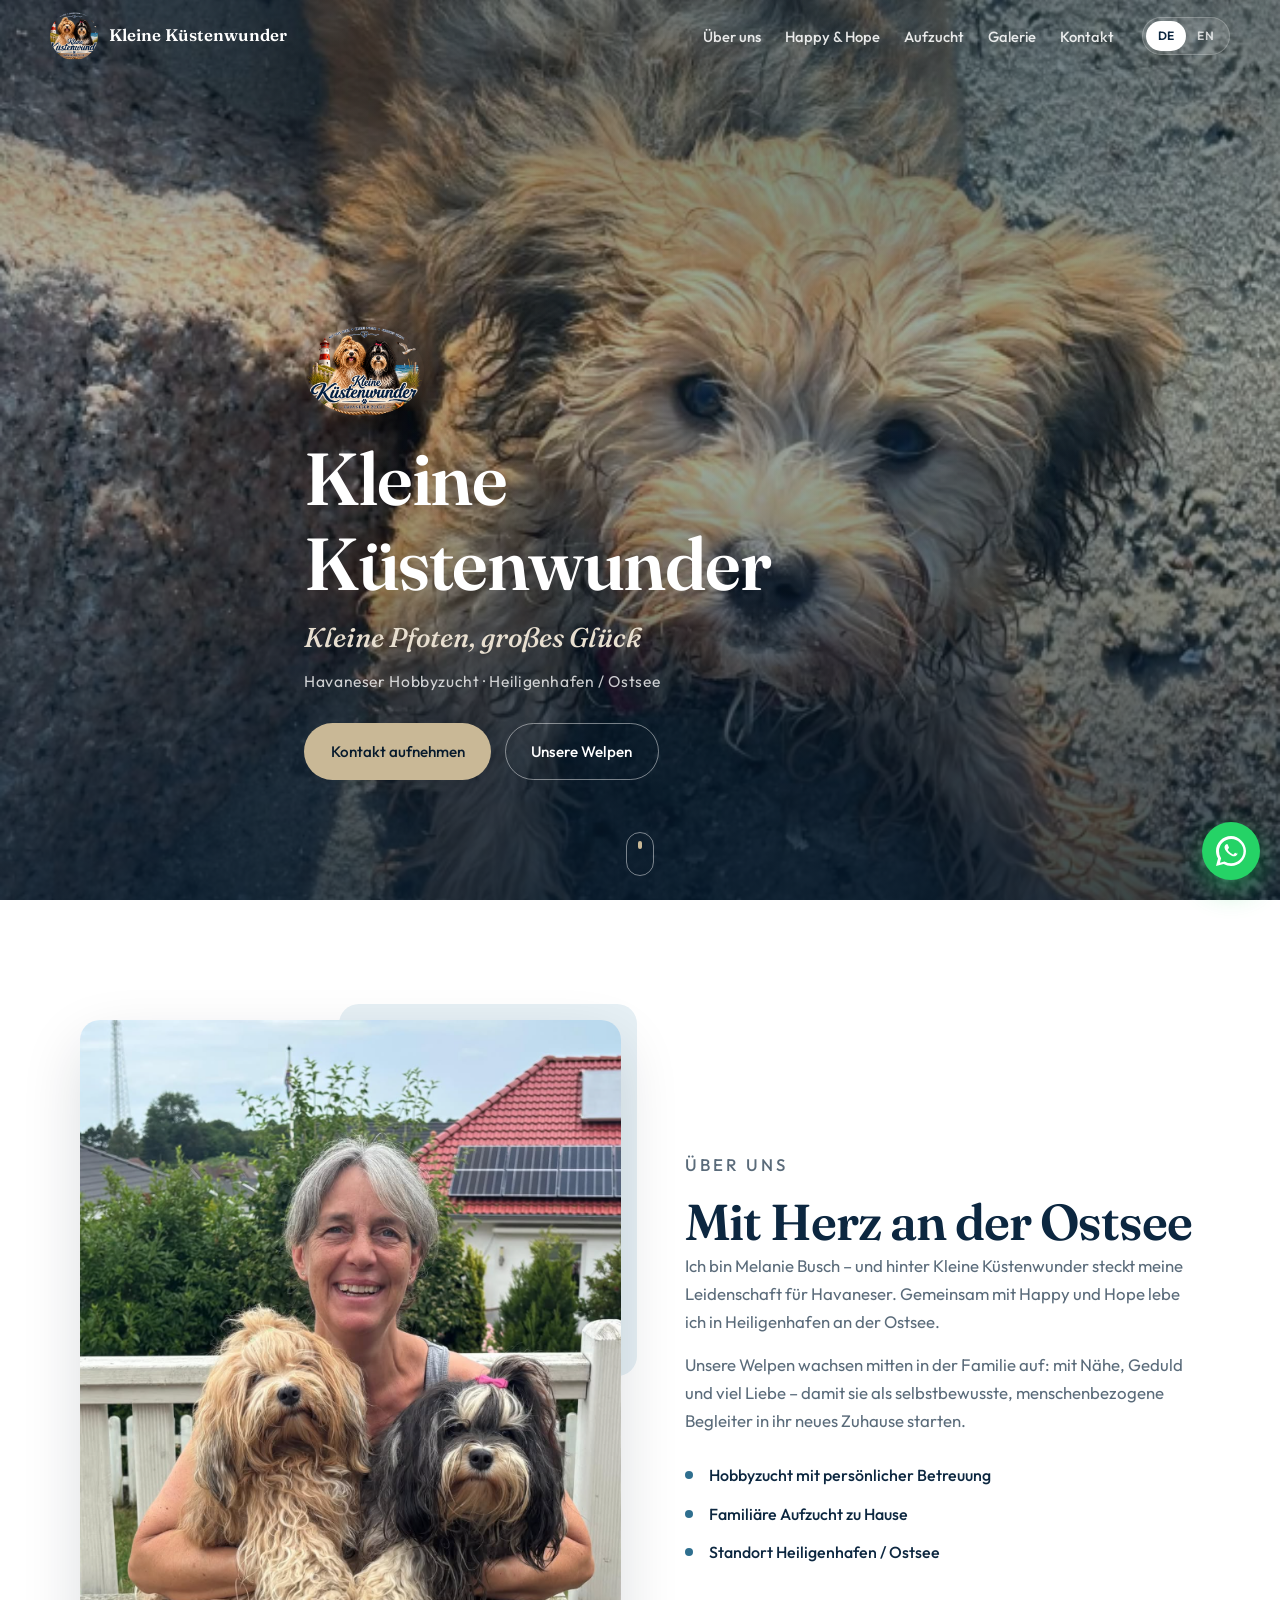
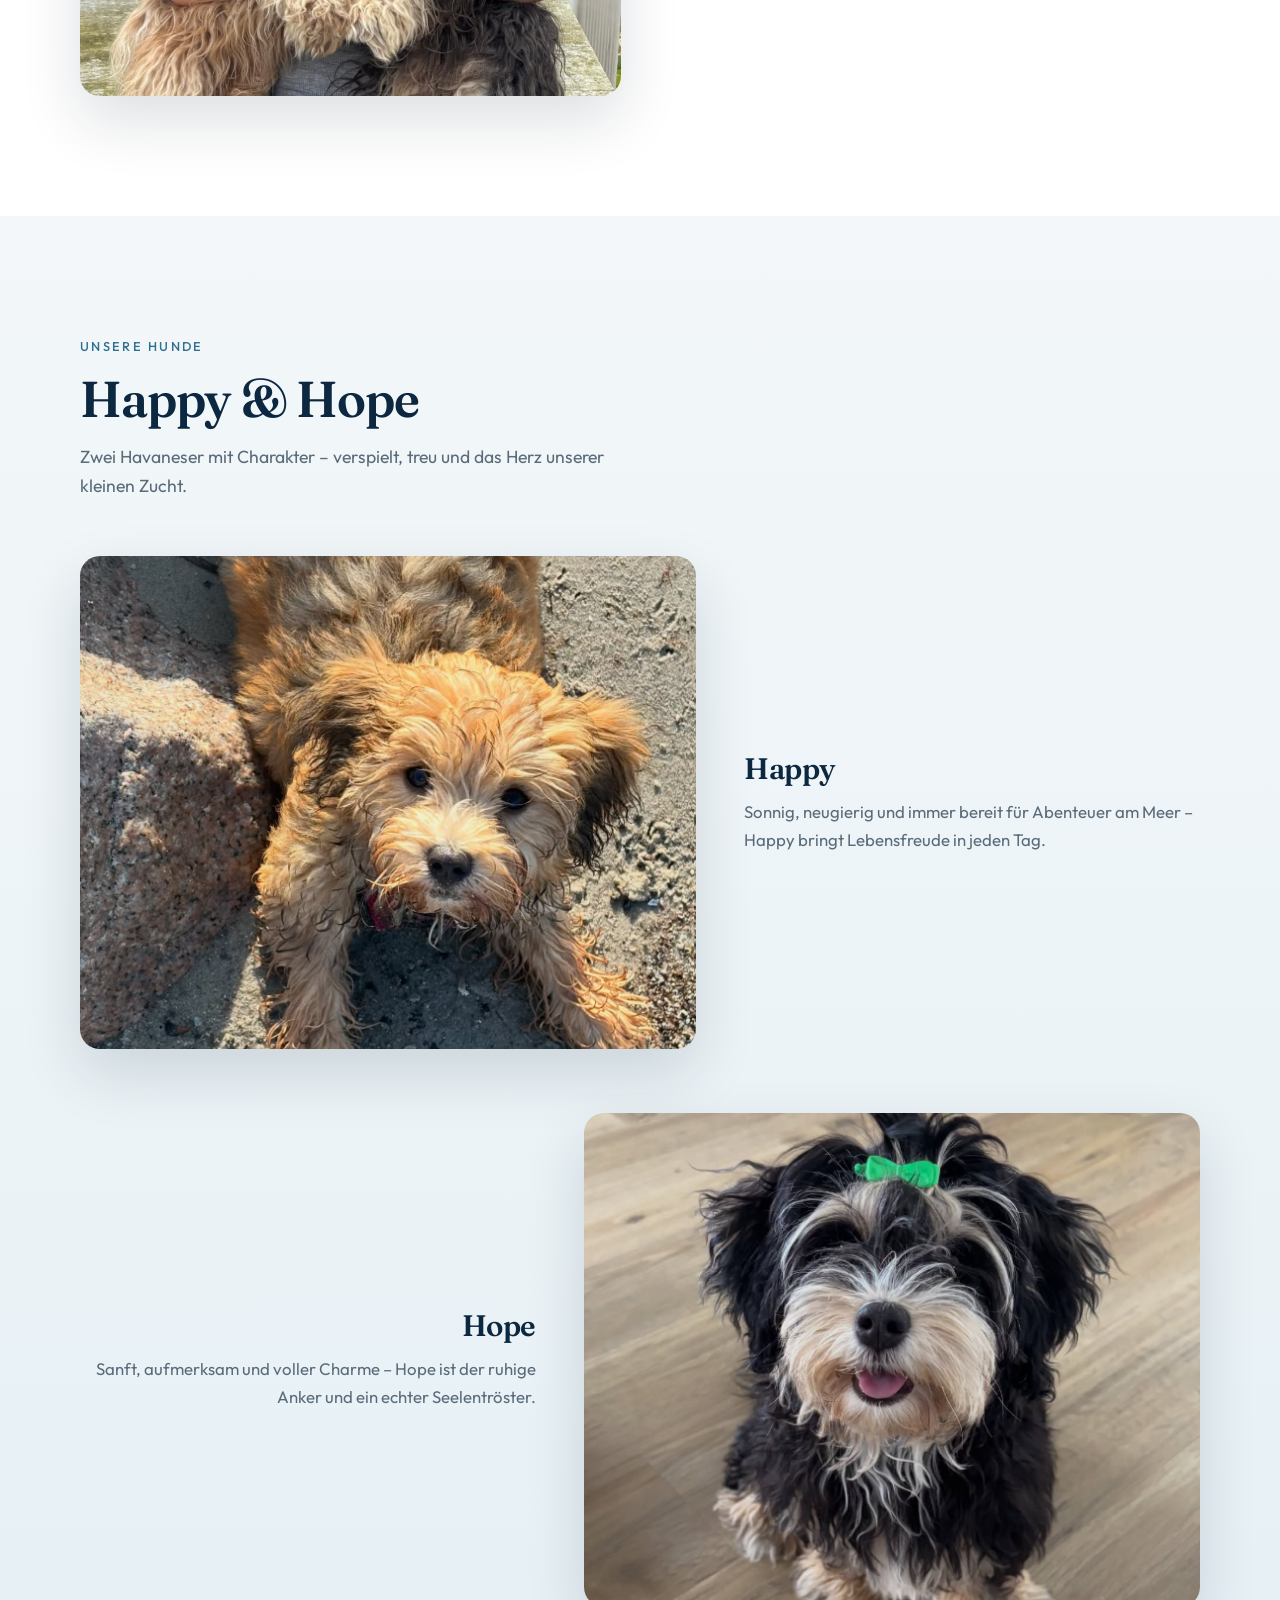
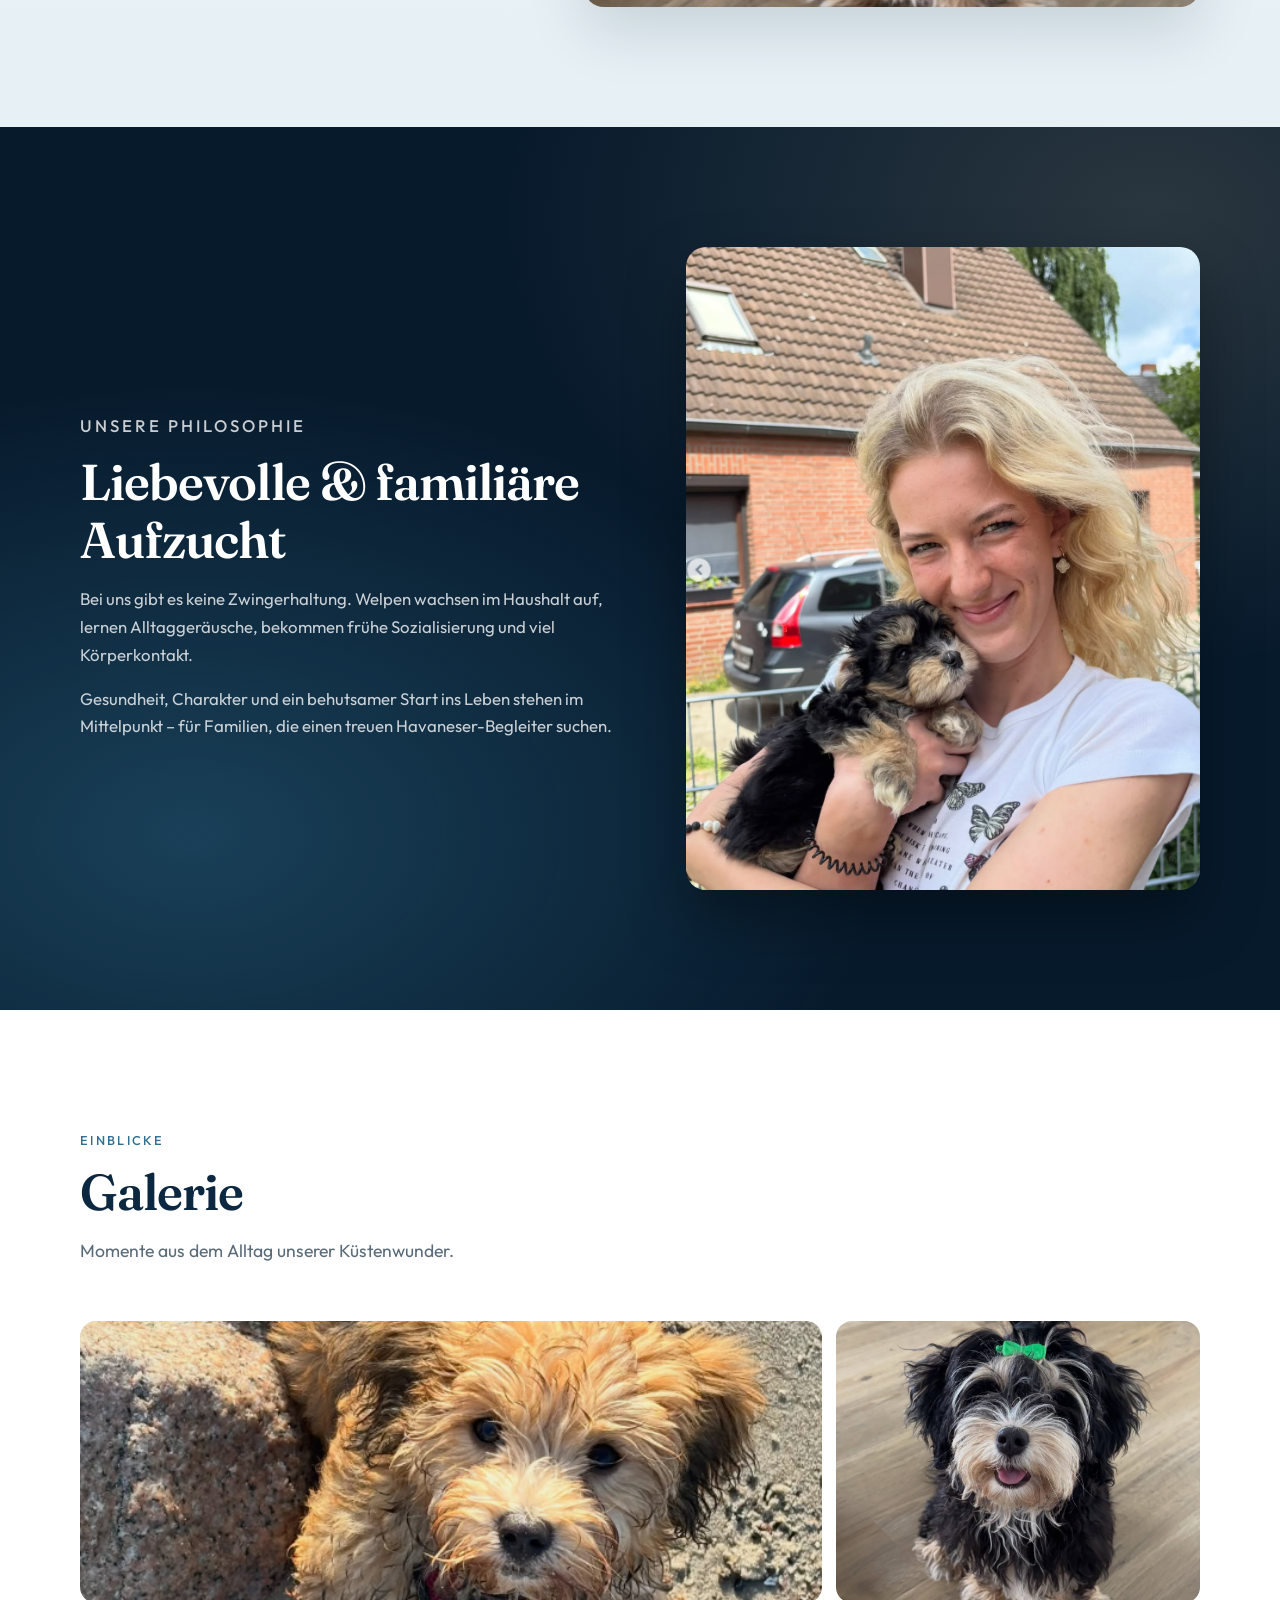
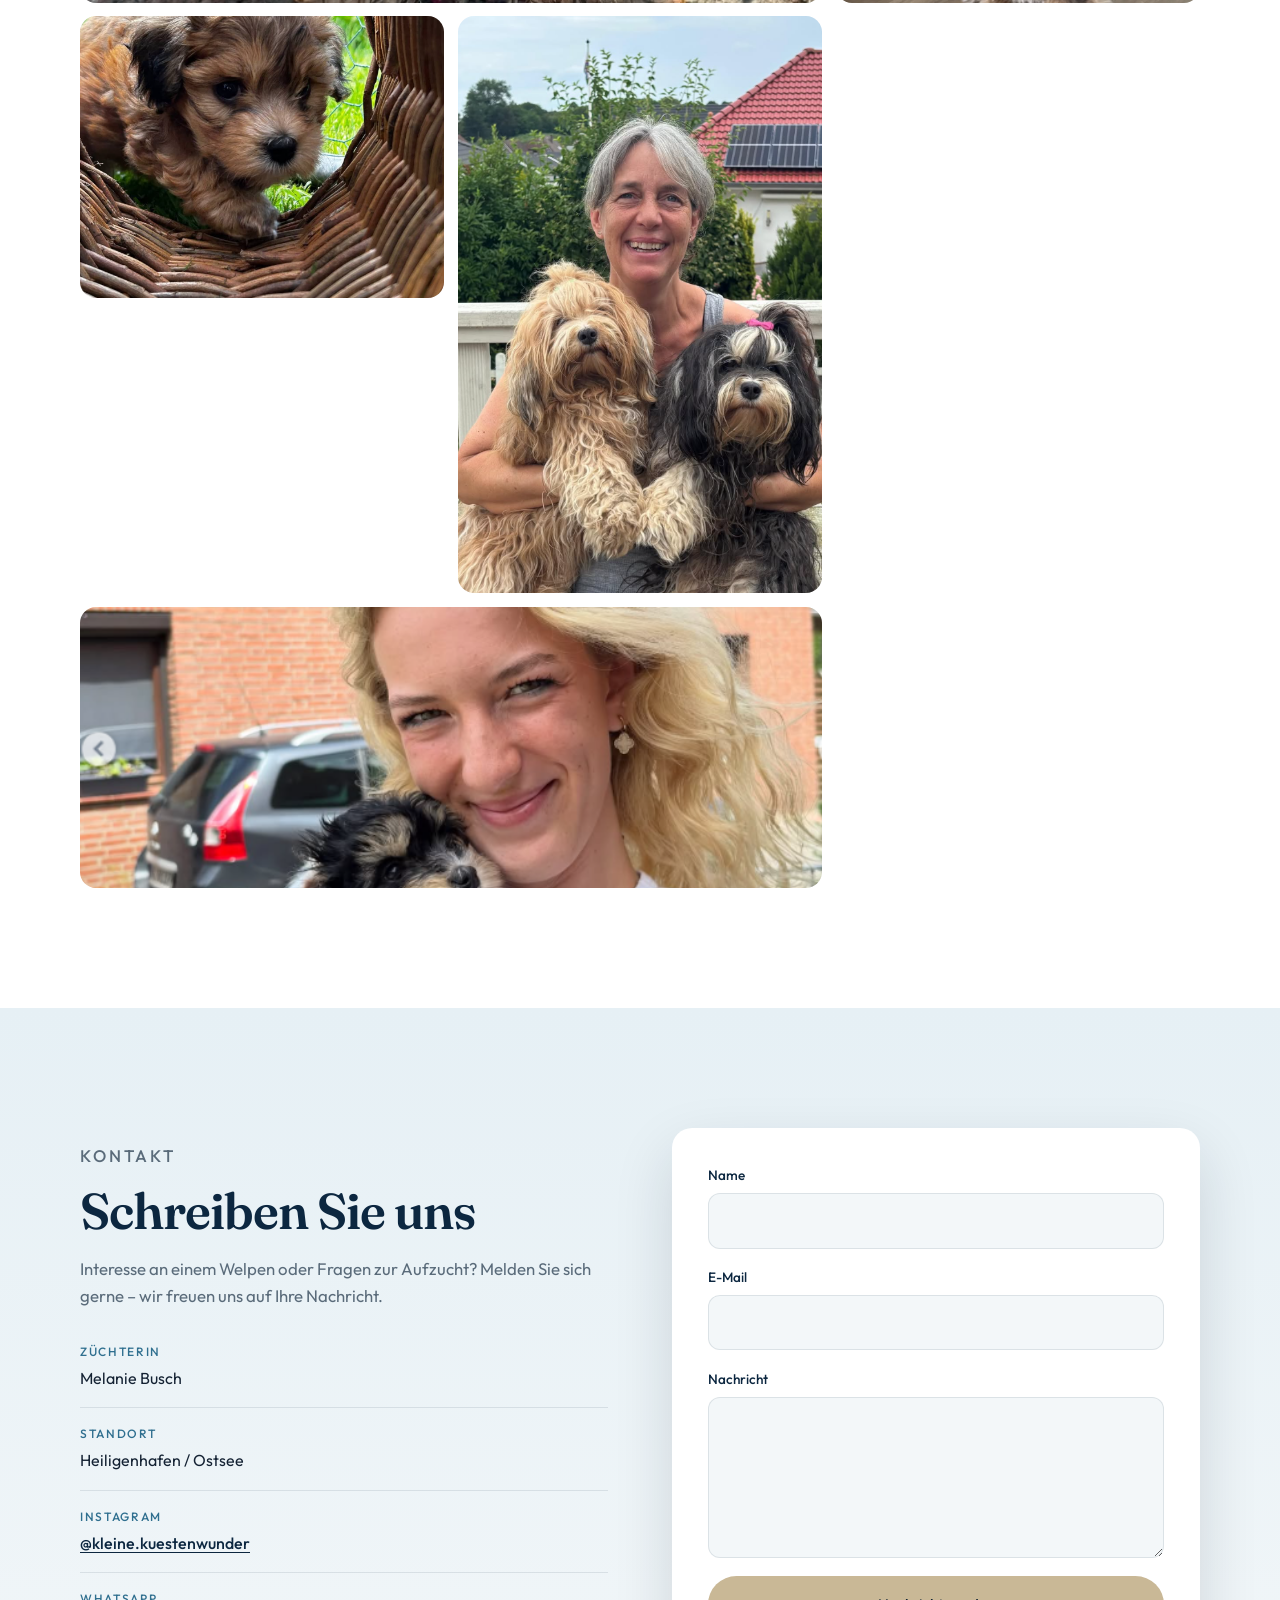
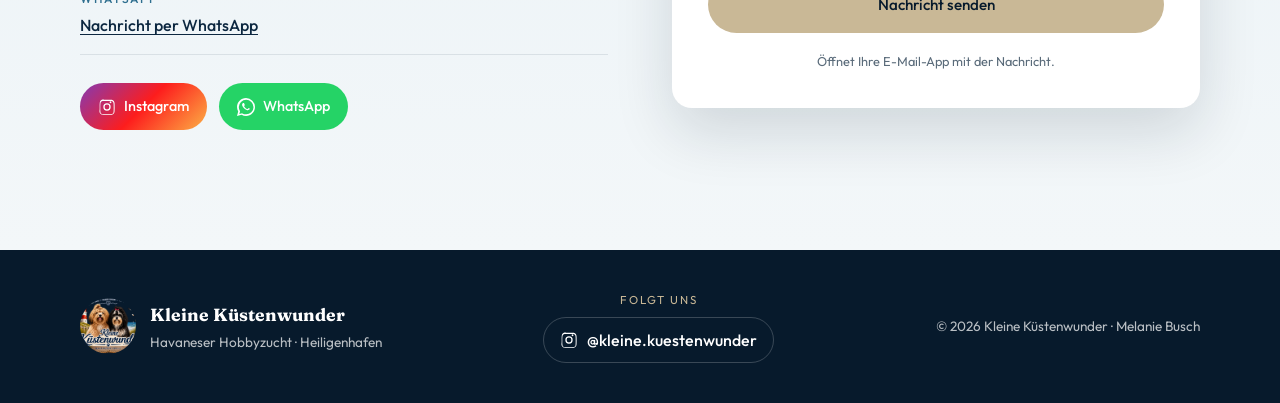
==== index.html @ c2e81db3 "Add Kleine Küstenwunder bilingual website. Coastal landing page with logo preloader, hero video, DE/" ====
<!DOCTYPE html>
<html lang="de">
<head>
  <meta charset="UTF-8" />
  <meta name="viewport" content="width=device-width, initial-scale=1.0" />
  <meta name="description" content="Kleine Küstenwunder – Havaneser Hobbyzucht in Heiligenhafen an der Ostsee. Liebevolle & familiäre Aufzucht." />
  <title>Kleine Küstenwunder | Havaneser Hobbyzucht</title>
  <link rel="icon" type="image/png" href="images/logo.png" />
  <link rel="preconnect" href="https://fonts.googleapis.com" />
  <link rel="preconnect" href="https://fonts.gstatic.com" crossorigin />
  <link href="https://fonts.googleapis.com/css2?family=Fraunces:opsz,wght@9..144,400;9..144,500;9..144,600;9..144,700&family=Outfit:wght@300;400;500;600&display=swap" rel="stylesheet" />
  <link rel="stylesheet" href="css/styles.css" />
</head>
<body>
  <!-- Preloader -->
  <div id="preloader" aria-hidden="true">
    <div class="preloader-inner">
      <img src="images/logo.png" alt="Kleine Küstenwunder" class="preloader-logo" />
      <div class="preloader-wave"></div>
    </div>
  </div>

  <!-- Navigation -->
  <header class="site-header" id="header">
    <nav class="nav">
      <a href="#home" class="nav-brand">
        <img src="images/logo.png" alt="Kleine Küstenwunder" class="nav-logo" />
        <span class="nav-brand-text">Kleine Küstenwunder</span>
      </a>
      <button class="nav-toggle" id="navToggle" aria-label="Menü" aria-expanded="false">
        <span></span><span></span><span></span>
      </button>
      <div class="nav-panel" id="navPanel">
        <ul class="nav-links">
          <li><a href="#about" data-i18n="nav.about">Über uns</a></li>
          <li><a href="#dogs" data-i18n="nav.dogs">Happy & Hope</a></li>
          <li><a href="#breeding" data-i18n="nav.breeding">Aufzucht</a></li>
          <li><a href="#gallery" data-i18n="nav.gallery">Galerie</a></li>
          <li><a href="#contact" data-i18n="nav.contact">Kontakt</a></li>
        </ul>
        <div class="lang-switch" role="group" aria-label="Language">
          <button type="button" class="lang-btn is-active" data-lang="de">DE</button>
          <button type="button" class="lang-btn" data-lang="en">EN</button>
        </div>
      </div>
    </nav>
  </header>

  <main>
    <!-- Hero -->
    <section class="hero" id="home">
      <div class="hero-media">
        <video
          class="hero-video"
          autoplay
          muted
          loop
          playsinline
          poster="images/dog-beach.png"
        >
          <source src="hero-video.mp4" type="video/mp4" />
        </video>
        <div class="hero-overlay"></div>
      </div>
      <div class="hero-content">
        <img src="images/logo.png" alt="" class="hero-logo" aria-hidden="true" />
        <h1 class="hero-title">Kleine Küstenwunder</h1>
        <p class="hero-tagline" data-i18n="hero.tagline">Kleine Pfoten, großes Glück</p>
        <p class="hero-sub" data-i18n="hero.sub">Havaneser Hobbyzucht · Heiligenhafen / Ostsee</p>
        <div class="hero-cta">
          <a href="#contact" class="btn btn-primary" data-i18n="hero.cta">Kontakt aufnehmen</a>
          <a href="#gallery" class="btn btn-ghost" data-i18n="hero.cta2">Unsere Welpen</a>
        </div>
      </div>
      <a href="#about" class="hero-scroll" aria-label="Scroll">
        <span></span>
      </a>
    </section>

    <!-- About -->
    <section class="section about" id="about">
      <div class="container about-grid">
        <div class="about-media reveal">
          <img src="images/melanie-dogs.png" alt="Melanie Busch mit Happy und Hope" />
        </div>
        <div class="about-copy reveal">
          <p class="eyebrow" data-i18n="about.eyebrow">Über uns</p>
          <h2 data-i18n="about.title">Mit Herz an der Ostsee</h2>
          <p data-i18n="about.p1">
            Ich bin Melanie Busch – und hinter Kleine Küstenwunder steckt meine Leidenschaft für Havaneser.
            Gemeinsam mit Happy und Hope lebe ich in Heiligenhafen an der Ostsee.
          </p>
          <p data-i18n="about.p2">
            Unsere Welpen wachsen mitten in der Familie auf: mit Nähe, Geduld und viel Liebe –
            damit sie als selbstbewusste, menschenbezogene Begleiter in ihr neues Zuhause starten.
          </p>
          <ul class="about-points">
            <li data-i18n="about.point1">Hobbyzucht mit persönlicher Betreuung</li>
            <li data-i18n="about.point2">Familiäre Aufzucht zu Hause</li>
            <li data-i18n="about.point3">Standort Heiligenhafen / Ostsee</li>
          </ul>
        </div>
      </div>
    </section>

    <!-- Dogs -->
    <section class="section dogs" id="dogs">
      <div class="container">
        <div class="section-intro reveal">
          <p class="eyebrow" data-i18n="dogs.eyebrow">Unsere Hunde</p>
          <h2 data-i18n="dogs.title">Happy & Hope</h2>
          <p class="section-lead" data-i18n="dogs.lead">
            Zwei Havaneser mit Charakter – verspielt, treu und das Herz unserer kleinen Zucht.
          </p>
        </div>
        <div class="dogs-pair">
          <article class="dog-feature reveal">
            <div class="dog-feature-img">
              <img src="images/dog-beach.png" alt="Happy am Strand" />
            </div>
            <div class="dog-feature-text">
              <h3>Happy</h3>
              <p data-i18n="dogs.happy">
                Sonnig, neugierig und immer bereit für Abenteuer am Meer –
                Happy bringt Lebensfreude in jeden Tag.
              </p>
            </div>
          </article>
          <article class="dog-feature dog-feature--alt reveal">
            <div class="dog-feature-img">
              <img src="images/puppy-bow.png" alt="Hope" />
            </div>
            <div class="dog-feature-text">
              <h3>Hope</h3>
              <p data-i18n="dogs.hope">
                Sanft, aufmerksam und voller Charme –
                Hope ist der ruhige Anker und ein echter Seelentröster.
              </p>
            </div>
          </article>
        </div>
      </div>
    </section>

    <!-- Breeding philosophy -->
    <section class="section breeding" id="breeding">
      <div class="breeding-bg" aria-hidden="true"></div>
      <div class="container breeding-inner">
        <div class="breeding-copy reveal">
          <p class="eyebrow eyebrow--light" data-i18n="breeding.eyebrow">Unsere Philosophie</p>
          <h2 data-i18n="breeding.title">Liebevolle & familiäre Aufzucht</h2>
          <p data-i18n="breeding.p1">
            Bei uns gibt es keine Zwingerhaltung. Welpen wachsen im Haushalt auf,
            lernen Alltaggeräusche, bekommen frühe Sozialisierung und viel Körperkontakt.
          </p>
          <p data-i18n="breeding.p2">
            Gesundheit, Charakter und ein behutsamer Start ins Leben stehen im Mittelpunkt –
            für Familien, die einen treuen Havaneser-Begleiter suchen.
          </p>
        </div>
        <div class="breeding-visual reveal">
          <img src="images/with-puppy.png" alt="Liebevolle Betreuung eines Welpen" />
        </div>
      </div>
    </section>

    <!-- Gallery -->
    <section class="section gallery" id="gallery">
      <div class="container">
        <div class="section-intro reveal">
          <p class="eyebrow" data-i18n="gallery.eyebrow">Einblicke</p>
          <h2 data-i18n="gallery.title">Galerie</h2>
          <p class="section-lead" data-i18n="gallery.lead">
            Momente aus dem Alltag unserer Küstenwunder.
          </p>
        </div>
        <div class="gallery-grid">
          <figure class="gallery-item gallery-item--wide reveal">
            <img src="images/dog-beach.png" alt="Havaneser am Strand" loading="lazy" />
          </figure>
          <figure class="gallery-item reveal">
            <img src="images/puppy-bow.png" alt="Welpe mit Schleife" loading="lazy" />
          </figure>
          <figure class="gallery-item reveal">
            <img src="images/puppy-tunnel.png" alt="Welpe im Spieltunnel" loading="lazy" />
          </figure>
          <figure class="gallery-item gallery-item--tall reveal">
            <img src="images/melanie-dogs.png" alt="Melanie mit Happy und Hope" loading="lazy" />
          </figure>
          <figure class="gallery-item gallery-item--wide reveal">
            <img src="images/with-puppy.png" alt="Welpe auf dem Arm" loading="lazy" />
          </figure>
        </div>
      </div>
    </section>

    <!-- Contact -->
    <section class="section contact" id="contact">
      <div class="container contact-grid">
        <div class="contact-copy reveal">
          <p class="eyebrow" data-i18n="contact.eyebrow">Kontakt</p>
          <h2 data-i18n="contact.title">Schreiben Sie uns</h2>
          <p data-i18n="contact.lead">
            Interesse an einem Welpen oder Fragen zur Aufzucht?
            Melden Sie sich gerne – wir freuen uns auf Ihre Nachricht.
          </p>
          <div class="contact-details">
            <div class="contact-row">
              <span class="contact-label" data-i18n="contact.owner">Züchterin</span>
              <span>Melanie Busch</span>
            </div>
            <div class="contact-row">
              <span class="contact-label" data-i18n="contact.place">Standort</span>
              <span>Heiligenhafen / Ostsee</span>
            </div>
            <div class="contact-row">
              <span class="contact-label">Instagram</span>
              <a href="https://www.instagram.com/kleine.kuestenwunder/" target="_blank" rel="noopener noreferrer">@kleine.kuestenwunder</a>
            </div>
            <div class="contact-row">
              <span class="contact-label">WhatsApp</span>
              <a href="https://wa.me/491701234567" target="_blank" rel="noopener noreferrer" data-i18n="contact.whatsapp">Nachricht per WhatsApp</a>
            </div>
          </div>
          <div class="contact-social">
            <a class="social-btn social-btn--ig" href="https://www.instagram.com/kleine.kuestenwunder/" target="_blank" rel="noopener noreferrer" aria-label="Instagram">
              <svg viewBox="0 0 24 24" aria-hidden="true"><path fill="currentColor" d="M12 2.2c3.2 0 3.6 0 4.9.1 1.2.1 1.9.2 2.3.4.6.2 1 .5 1.5 1 .4.4.7.9 1 1.5.2.4.4 1.1.4 2.3.1 1.3.1 1.7.1 4.9s0 3.6-.1 4.9c-.1 1.2-.2 1.9-.4 2.3-.2.6-.5 1-1 1.5-.4.4-.9.7-1.5 1-.4.2-1.1.4-2.3.4-1.3.1-1.7.1-4.9.1s-3.6 0-4.9-.1c-1.2-.1-1.9-.2-2.3-.4-.6-.2-1-.5-1.5-1-.4-.4-.7-.9-1-1.5-.2-.4-.4-1.1-.4-2.3C2.2 15.6 2.2 15.2 2.2 12s0-3.6.1-4.9c.1-1.2.2-1.9.4-2.3.2-.6.5-1 1-1.5.4-.4.9-.7 1.5-1 .4-.2 1.1-.4 2.3-.4C8.4 2.2 8.8 2.2 12 2.2zm0 1.8c-3.2 0-3.5 0-4.8.1-1 .1-1.6.2-1.9.3-.5.2-.8.4-1.1.7-.3.3-.5.6-.7 1.1-.1.3-.3.9-.3 1.9-.1 1.2-.1 1.6-.1 4.8s0 3.5.1 4.8c.1 1 .2 1.6.3 1.9.2.5.4.8.7 1.1.3.3.6.5 1.1.7.3.1.9.3 1.9.3 1.2.1 1.6.1 4.8.1s3.5 0 4.8-.1c1-.1 1.6-.2 1.9-.3.5-.2.8-.4 1.1-.7.3-.3.5-.6.7-1.1.1-.3.3-.9.3-1.9.1-1.2.1-1.6.1-4.8s0-3.5-.1-4.8c-.1-1-.2-1.6-.3-1.9-.2-.5-.4-.8-.7-1.1-.3-.3-.6-.5-1.1-.7-.3-.1-.9-.3-1.9-.3-1.3-.1-1.6-.1-4.8-.1zm0 3.1a4.9 4.9 0 1 1 0 9.8 4.9 4.9 0 0 1 0-9.8zm0 8.1a3.2 3.2 0 1 0 0-6.4 3.2 3.2 0 0 0 0 6.4zm5.1-8.4a1.2 1.2 0 1 1 0-2.3 1.2 1.2 0 0 1 0 2.3z"/></svg>
              <span>Instagram</span>
            </a>
            <a class="social-btn social-btn--wa" href="https://wa.me/491701234567" target="_blank" rel="noopener noreferrer" aria-label="WhatsApp">
              <svg viewBox="0 0 24 24" aria-hidden="true"><path fill="currentColor" d="M17.5 14.4c-.3-.1-1.6-.8-1.9-.9-.3-.1-.4-.1-.6.1-.2.3-.7.9-.8 1-.2.2-.3.2-.6.1-.3-.1-1.3-.5-2.4-1.5-.9-.8-1.5-1.8-1.7-2.1-.2-.3 0-.4.1-.6.1-.1.3-.3.4-.5.1-.2.2-.3.3-.5.1-.2 0-.4 0-.5 0-.1-.6-1.5-.8-2-.2-.5-.4-.4-.6-.4h-.5c-.2 0-.5.1-.7.3-.3.3-.9.9-.9 2.1s.9 2.5 1 2.6c.1.2 1.8 2.8 4.4 3.9 1.6.7 2.2.8 3 .6.5-.1 1.6-.6 1.8-1.3.2-.6.2-1.2.1-1.3-.1-.1-.3-.2-.6-.3zM12.1 21.8h0a9.7 9.7 0 0 1-4.9-1.3l-.4-.2-3.7 1 1-3.6-.2-.4a9.7 9.7 0 0 1-1.5-5.2 9.8 9.8 0 0 1 9.8-9.7 9.7 9.7 0 0 1 6.9 2.9 9.7 9.7 0 0 1 2.9 6.9 9.8 9.8 0 0 1-9.9 9.6zm8.3-18A11.6 11.6 0 0 0 12 0C5.4 0 0 5.4 0 12c0 2.1.6 4.2 1.6 6L0 24l6.1-1.6A12 12 0 0 0 12.1 24C18.7 24 24 18.6 24 12a11.9 11.9 0 0 0-3.6-8.2z"/></svg>
              <span>WhatsApp</span>
            </a>
          </div>
        </div>
        <form class="contact-form reveal" id="contactForm" novalidate>
          <div class="form-field">
            <label for="name" data-i18n="form.name">Name</label>
            <input type="text" id="name" name="name" required autocomplete="name" />
          </div>
          <div class="form-field">
            <label for="email" data-i18n="form.email">E-Mail</label>
            <input type="email" id="email" name="email" required autocomplete="email" />
          </div>
          <div class="form-field">
            <label for="message" data-i18n="form.message">Nachricht</label>
            <textarea id="message" name="message" rows="5" required></textarea>
          </div>
          <button type="submit" class="btn btn-primary btn-block" data-i18n="form.submit">Nachricht senden</button>
          <p class="form-note" data-i18n="form.note">Öffnet Ihre E-Mail-App mit der Nachricht.</p>
          <p class="form-success" id="formSuccess" hidden data-i18n="form.success">Vielen Dank – Ihre Nachricht ist bereit zum Senden.</p>
        </form>
      </div>
    </section>
  </main>

  <footer class="site-footer">
    <div class="container footer-inner">
      <div class="footer-brand">
        <img src="images/logo.png" alt="Kleine Küstenwunder" />
        <div>
          <strong>Kleine Küstenwunder</strong>
          <p data-i18n="footer.tag">Havaneser Hobbyzucht · Heiligenhafen</p>
        </div>
      </div>
      <div class="footer-social">
        <p class="footer-social-label" data-i18n="footer.follow">Folgt uns</p>
        <a class="footer-ig" href="https://www.instagram.com/kleine.kuestenwunder/" target="_blank" rel="noopener noreferrer">
          <svg viewBox="0 0 24 24" aria-hidden="true"><path fill="currentColor" d="M12 2.2c3.2 0 3.6 0 4.9.1 1.2.1 1.9.2 2.3.4.6.2 1 .5 1.5 1 .4.4.7.9 1 1.5.2.4.4 1.1.4 2.3.1 1.3.1 1.7.1 4.9s0 3.6-.1 4.9c-.1 1.2-.2 1.9-.4 2.3-.2.6-.5 1-1 1.5-.4.4-.9.7-1.5 1-.4.2-1.1.4-2.3.4-1.3.1-1.7.1-4.9.1s-3.6 0-4.9-.1c-1.2-.1-1.9-.2-2.3-.4-.6-.2-1-.5-1.5-1-.4-.4-.7-.9-1-1.5-.2-.4-.4-1.1-.4-2.3C2.2 15.6 2.2 15.2 2.2 12s0-3.6.1-4.9c.1-1.2.2-1.9.4-2.3.2-.6.5-1 1-1.5.4-.4.9-.7 1.5-1 .4-.2 1.1-.4 2.3-.4C8.4 2.2 8.8 2.2 12 2.2zm0 1.8c-3.2 0-3.5 0-4.8.1-1 .1-1.6.2-1.9.3-.5.2-.8.4-1.1.7-.3.3-.5.6-.7 1.1-.1.3-.3.9-.3 1.9-.1 1.2-.1 1.6-.1 4.8s0 3.5.1 4.8c.1 1 .2 1.6.3 1.9.2.5.4.8.7 1.1.3.3.6.5 1.1.7.3.1.9.3 1.9.3 1.2.1 1.6.1 4.8.1s3.5 0 4.8-.1c1-.1 1.6-.2 1.9-.3.5-.2.8-.4 1.1-.7.3-.3.5-.6.7-1.1.1-.3.3-.9.3-1.9.1-1.2.1-1.6.1-4.8s0-3.5-.1-4.8c-.1-1-.2-1.6-.3-1.9-.2-.5-.4-.8-.7-1.1-.3-.3-.6-.5-1.1-.7-.3-.1-.9-.3-1.9-.3-1.3-.1-1.6-.1-4.8-.1zm0 3.1a4.9 4.9 0 1 1 0 9.8 4.9 4.9 0 0 1 0-9.8zm0 8.1a3.2 3.2 0 1 0 0-6.4 3.2 3.2 0 0 0 0 6.4zm5.1-8.4a1.2 1.2 0 1 1 0-2.3 1.2 1.2 0 0 1 0 2.3z"/></svg>
          <span>@kleine.kuestenwunder</span>
        </a>
      </div>
      <p class="footer-copy">&copy; <span id="year"></span> Kleine Küstenwunder · Melanie Busch</p>
    </div>
  </footer>

  <!-- Floating WhatsApp -->
  <a
    class="whatsapp-float"
    href="https://wa.me/491701234567"
    target="_blank"
    rel="noopener noreferrer"
    aria-label="WhatsApp"
  >
    <svg viewBox="0 0 24 24" aria-hidden="true"><path fill="currentColor" d="M17.5 14.4c-.3-.1-1.6-.8-1.9-.9-.3-.1-.4-.1-.6.1-.2.3-.7.9-.8 1-.2.2-.3.2-.6.1-.3-.1-1.3-.5-2.4-1.5-.9-.8-1.5-1.8-1.7-2.1-.2-.3 0-.4.1-.6.1-.1.3-.3.4-.5.1-.2.2-.3.3-.5.1-.2 0-.4 0-.5 0-.1-.6-1.5-.8-2-.2-.5-.4-.4-.6-.4h-.5c-.2 0-.5.1-.7.3-.3.3-.9.9-.9 2.1s.9 2.5 1 2.6c.1.2 1.8 2.8 4.4 3.9 1.6.7 2.2.8 3 .6.5-.1 1.6-.6 1.8-1.3.2-.6.2-1.2.1-1.3-.1-.1-.3-.2-.6-.3zM12.1 21.8h0a9.7 9.7 0 0 1-4.9-1.3l-.4-.2-3.7 1 1-3.6-.2-.4a9.7 9.7 0 0 1-1.5-5.2 9.8 9.8 0 0 1 9.8-9.7 9.7 9.7 0 0 1 6.9 2.9 9.7 9.7 0 0 1 2.9 6.9 9.8 9.8 0 0 1-9.9 9.6zm8.3-18A11.6 11.6 0 0 0 12 0C5.4 0 0 5.4 0 12c0 2.1.6 4.2 1.6 6L0 24l6.1-1.6A12 12 0 0 0 12.1 24C18.7 24 24 18.6 24 12a11.9 11.9 0 0 0-3.6-8.2z"/></svg>
  </a>

  <script src="js/main.js"></script>
</body>
</html>
---- css/styles.css ----
/* ============================================
   Kleine Küstenwunder – Coastal Havanese site
   ============================================ */

:root {
  --navy: #0c2740;
  --navy-deep: #071a2c;
  --ocean: #2f6f8f;
  --ocean-soft: #4a8fad;
  --foam: #e6f0f5;
  --mist: #f3f7f9;
  --sand: #c9b896;
  --sand-soft: #e8dfd0;
  --ink: #142233;
  --muted: #5a6b7a;
  --white: #ffffff;
  --line: rgba(12, 39, 64, 0.1);
  --shadow: 0 24px 60px rgba(7, 26, 44, 0.14);
  --radius: 1.25rem;
  --header-h: 4.5rem;
  --font-display: "Fraunces", Georgia, serif;
  --font-body: "Outfit", system-ui, sans-serif;
  --ease: cubic-bezier(0.22, 1, 0.36, 1);
}

*,
*::before,
*::after {
  box-sizing: border-box;
  margin: 0;
  padding: 0;
}

html {
  scroll-behavior: smooth;
  scroll-padding-top: var(--header-h);
}

body {
  font-family: var(--font-body);
  font-weight: 400;
  color: var(--ink);
  background: var(--mist);
  line-height: 1.65;
  overflow-x: hidden;
  -webkit-font-smoothing: antialiased;
}

img {
  max-width: 100%;
  height: auto;
  display: block;
}

a {
  color: inherit;
  text-decoration: none;
}

ul {
  list-style: none;
}

button,
input,
textarea {
  font: inherit;
}

.container {
  width: min(1120px, calc(100% - 2.5rem));
  margin-inline: auto;
}

.section {
  padding: clamp(4.5rem, 10vw, 7.5rem) 0;
  position: relative;
}

.eyebrow {
  font-size: 0.8rem;
  font-weight: 500;
  letter-spacing: 0.18em;
  text-transform: uppercase;
  color: var(--ocean);
  margin-bottom: 0.85rem;
}

.eyebrow--light {
  color: var(--sand);
}

.section-intro {
  max-width: 36rem;
  margin-bottom: clamp(2.5rem, 5vw, 3.5rem);
}

.section-lead {
  color: var(--muted);
  font-size: 1.1rem;
  margin-top: 0.85rem;
}

h1,
h2,
h3 {
  font-family: var(--font-display);
  font-weight: 600;
  line-height: 1.15;
  letter-spacing: -0.02em;
  color: var(--navy);
}

h2 {
  font-size: clamp(2rem, 4.5vw, 3.15rem);
}

h3 {
  font-size: clamp(1.45rem, 2.5vw, 1.85rem);
}

/* ---------- Preloader ---------- */
#preloader {
  position: fixed;
  inset: 0;
  z-index: 9999;
  display: grid;
  place-items: center;
  background:
    radial-gradient(ellipse at 50% 30%, #1a4a68 0%, transparent 55%),
    linear-gradient(165deg, var(--navy-deep), var(--navy));
  transition: opacity 0.7s var(--ease), visibility 0.7s var(--ease);
}

#preloader.is-done {
  opacity: 0;
  visibility: hidden;
  pointer-events: none;
}

.preloader-inner {
  text-align: center;
  position: relative;
}

.preloader-logo {
  width: min(220px, 58vw);
  height: auto;
  border-radius: 50%;
  animation: logoPulse 2.2s var(--ease) infinite;
  filter: drop-shadow(0 12px 40px rgba(0, 0, 0, 0.35));
}

.preloader-wave {
  width: 72px;
  height: 3px;
  margin: 1.75rem auto 0;
  border-radius: 999px;
  background: linear-gradient(90deg, transparent, var(--sand), transparent);
  background-size: 200% 100%;
  animation: waveSlide 1.4s ease-in-out infinite;
}

@keyframes logoPulse {
  0%,
  100% {
    transform: scale(1);
  }
  50% {
    transform: scale(1.04);
  }
}

@keyframes waveSlide {
  0% {
    background-position: 100% 0;
    opacity: 0.45;
  }
  50% {
    opacity: 1;
  }
  100% {
    background-position: -100% 0;
    opacity: 0.45;
  }
}

/* ---------- Header ---------- */
.site-header {
  position: fixed;
  top: 0;
  left: 0;
  right: 0;
  z-index: 100;
  height: var(--header-h);
  transition: background 0.35s var(--ease), box-shadow 0.35s var(--ease), backdrop-filter 0.35s;
}

.site-header.is-scrolled {
  background: rgba(243, 247, 249, 0.88);
  backdrop-filter: blur(16px);
  box-shadow: 0 1px 0 var(--line);
}

.nav {
  width: min(1180px, calc(100% - 2rem));
  margin-inline: auto;
  height: 100%;
  display: flex;
  align-items: center;
  justify-content: space-between;
  gap: 1rem;
}

.nav-brand {
  display: flex;
  align-items: center;
  gap: 0.7rem;
  z-index: 2;
}

.nav-logo {
  width: 48px;
  height: 48px;
  border-radius: 50%;
  object-fit: cover;
  box-shadow: 0 4px 14px rgba(7, 26, 44, 0.2);
}

.nav-brand-text {
  font-family: var(--font-display);
  font-size: 1.05rem;
  font-weight: 600;
  color: var(--white);
  transition: color 0.3s;
}

.site-header.is-scrolled .nav-brand-text {
  color: var(--navy);
}

.nav-panel {
  display: flex;
  align-items: center;
  gap: 1.75rem;
}

.nav-links {
  display: flex;
  align-items: center;
  gap: 1.5rem;
}

.nav-links a {
  font-size: 0.92rem;
  font-weight: 500;
  color: rgba(255, 255, 255, 0.88);
  position: relative;
  transition: color 0.25s;
}

.nav-links a::after {
  content: "";
  position: absolute;
  left: 0;
  bottom: -4px;
  width: 100%;
  height: 1.5px;
  background: var(--sand);
  transform: scaleX(0);
  transform-origin: right;
  transition: transform 0.35s var(--ease);
}

.nav-links a:hover::after,
.nav-links a:focus-visible::after {
  transform: scaleX(1);
  transform-origin: left;
}

.site-header.is-scrolled .nav-links a {
  color: var(--navy);
}

.lang-switch {
  display: flex;
  background: rgba(255, 255, 255, 0.12);
  border: 1px solid rgba(255, 255, 255, 0.22);
  border-radius: 999px;
  padding: 3px;
}

.site-header.is-scrolled .lang-switch {
  background: var(--foam);
  border-color: var(--line);
}

.lang-btn {
  border: 0;
  background: transparent;
  color: rgba(255, 255, 255, 0.75);
  padding: 0.35rem 0.7rem;
  border-radius: 999px;
  font-size: 0.75rem;
  font-weight: 600;
  letter-spacing: 0.06em;
  cursor: pointer;
  transition: background 0.25s, color 0.25s;
}

.site-header.is-scrolled .lang-btn {
  color: var(--muted);
}

.lang-btn.is-active {
  background: var(--white);
  color: var(--navy);
}

.site-header.is-scrolled .lang-btn.is-active {
  background: var(--navy);
  color: var(--white);
}

.nav-toggle {
  display: none;
  flex-direction: column;
  justify-content: center;
  gap: 6px;
  width: 44px;
  height: 44px;
  border: 0;
  background: transparent;
  cursor: pointer;
  z-index: 2;
}

.nav-toggle span {
  display: block;
  width: 22px;
  height: 2px;
  background: var(--white);
  margin-inline: auto;
  transition: transform 0.3s var(--ease), opacity 0.3s, background 0.3s;
}

.site-header.is-scrolled .nav-toggle span {
  background: var(--navy);
}

.nav-toggle.is-open span,
.site-header.is-scrolled .nav-toggle.is-open span {
  background: var(--white);
}

.nav-toggle.is-open span:nth-child(1) {
  transform: translateY(8px) rotate(45deg);
}

.nav-toggle.is-open span:nth-child(2) {
  opacity: 0;
}

.nav-toggle.is-open span:nth-child(3) {
  transform: translateY(-8px) rotate(-45deg);
}

/* ---------- Buttons ---------- */
.btn {
  display: inline-flex;
  align-items: center;
  justify-content: center;
  gap: 0.5rem;
  padding: 0.95rem 1.6rem;
  border-radius: 999px;
  font-weight: 500;
  font-size: 0.95rem;
  border: 1.5px solid transparent;
  cursor: pointer;
  transition: transform 0.25s var(--ease), background 0.25s, color 0.25s, border-color 0.25s;
}

.btn:hover {
  transform: translateY(-2px);
}

.btn-primary {
  background: var(--sand);
  color: var(--navy-deep);
}

.btn-primary:hover {
  background: #d8c6a0;
}

.btn-ghost {
  background: transparent;
  color: var(--white);
  border-color: rgba(255, 255, 255, 0.45);
}

.btn-ghost:hover {
  background: rgba(255, 255, 255, 0.1);
  border-color: var(--white);
}

.btn-block {
  width: 100%;
}

/* ---------- Hero ---------- */
.hero {
  position: relative;
  min-height: 100svh;
  display: grid;
  align-items: end;
  color: var(--white);
  overflow: hidden;
}

.hero-media {
  position: absolute;
  inset: 0;
}

.hero-video {
  width: 100%;
  height: 100%;
  object-fit: cover;
}

.hero-overlay {
  position: absolute;
  inset: 0;
  background:
    linear-gradient(180deg, rgba(7, 26, 44, 0.45) 0%, rgba(7, 26, 44, 0.2) 40%, rgba(7, 26, 44, 0.78) 100%),
    radial-gradient(ellipse at 70% 20%, rgba(47, 111, 143, 0.35), transparent 50%);
}

.hero-content {
  position: relative;
  z-index: 1;
  width: min(1180px, calc(100% - 2.5rem));
  margin: 0 auto;
  padding: 0 0 clamp(5.5rem, 12vw, 7.5rem);
  max-width: 42rem;
}

.hero-logo {
  width: clamp(88px, 16vw, 120px);
  height: auto;
  border-radius: 50%;
  margin-bottom: 1.25rem;
  box-shadow: 0 16px 40px rgba(0, 0, 0, 0.35);
  animation: heroLogoIn 1.1s var(--ease) both;
}

.hero-title {
  font-size: clamp(2.6rem, 7vw, 4.6rem);
  color: var(--white);
  margin-bottom: 0.55rem;
  animation: fadeUp 0.9s 0.15s var(--ease) both;
}

.hero-tagline {
  font-family: var(--font-display);
  font-size: clamp(1.25rem, 2.8vw, 1.7rem);
  font-weight: 500;
  font-style: italic;
  color: var(--sand-soft);
  margin-bottom: 0.55rem;
  animation: fadeUp 0.9s 0.28s var(--ease) both;
}

.hero-sub {
  font-size: 0.98rem;
  font-weight: 400;
  color: rgba(255, 255, 255, 0.78);
  letter-spacing: 0.04em;
  margin-bottom: 1.75rem;
  animation: fadeUp 0.9s 0.4s var(--ease) both;
}

.hero-cta {
  display: flex;
  flex-wrap: wrap;
  gap: 0.85rem;
  animation: fadeUp 0.9s 0.52s var(--ease) both;
}

.hero-scroll {
  position: absolute;
  bottom: 1.5rem;
  left: 50%;
  transform: translateX(-50%);
  z-index: 2;
  width: 28px;
  height: 44px;
  border: 1.5px solid rgba(255, 255, 255, 0.45);
  border-radius: 999px;
  display: grid;
  place-items: start center;
  padding-top: 8px;
}

.hero-scroll span {
  width: 4px;
  height: 8px;
  border-radius: 999px;
  background: var(--sand);
  animation: scrollDot 1.6s ease-in-out infinite;
}

@keyframes scrollDot {
  0% {
    transform: translateY(0);
    opacity: 1;
  }
  100% {
    transform: translateY(16px);
    opacity: 0;
  }
}

@keyframes fadeUp {
  from {
    opacity: 0;
    transform: translateY(28px);
  }
  to {
    opacity: 1;
    transform: translateY(0);
  }
}

@keyframes heroLogoIn {
  from {
    opacity: 0;
    transform: scale(0.85);
  }
  to {
    opacity: 1;
    transform: scale(1);
  }
}

/* ---------- About ---------- */
.about {
  background: var(--white);
}

.about-grid {
  display: grid;
  grid-template-columns: 1.05fr 1fr;
  gap: clamp(2rem, 5vw, 4.5rem);
  align-items: center;
}

.about-media {
  position: relative;
}

.about-media::before {
  content: "";
  position: absolute;
  inset: -1rem -1rem auto auto;
  width: 55%;
  height: 55%;
  background: var(--foam);
  z-index: 0;
  border-radius: var(--radius);
}

.about-media img {
  position: relative;
  z-index: 1;
  width: 100%;
  aspect-ratio: 4 / 5;
  object-fit: cover;
  border-radius: var(--radius);
  box-shadow: var(--shadow);
}

.about-copy p {
  color: var(--muted);
  margin-bottom: 1rem;
  font-size: 1.05rem;
}

.about-points {
  margin-top: 1.75rem;
  display: grid;
  gap: 0.75rem;
}

.about-points li {
  position: relative;
  padding-left: 1.5rem;
  font-weight: 500;
  color: var(--navy);
}

.about-points li::before {
  content: "";
  position: absolute;
  left: 0;
  top: 0.55em;
  width: 8px;
  height: 8px;
  border-radius: 50%;
  background: var(--ocean);
}

/* ---------- Dogs ---------- */
.dogs {
  background:
    linear-gradient(180deg, var(--mist), var(--foam));
}

.dogs-pair {
  display: grid;
  gap: clamp(2.5rem, 6vw, 4rem);
}

.dog-feature {
  display: grid;
  grid-template-columns: 1.15fr 0.85fr;
  gap: clamp(1.5rem, 4vw, 3rem);
  align-items: center;
}

.dog-feature--alt {
  grid-template-columns: 0.85fr 1.15fr;
}

.dog-feature--alt .dog-feature-img {
  order: 2;
}

.dog-feature--alt .dog-feature-text {
  order: 1;
  text-align: right;
}

.dog-feature-img img {
  width: 100%;
  aspect-ratio: 5 / 4;
  object-fit: cover;
  border-radius: var(--radius);
  box-shadow: var(--shadow);
}

.dog-feature-text p {
  margin-top: 0.75rem;
  color: var(--muted);
  font-size: 1.05rem;
}

/* ---------- Breeding ---------- */
.breeding {
  background: var(--navy-deep);
  color: var(--white);
  overflow: hidden;
}

.breeding-bg {
  position: absolute;
  inset: 0;
  background:
    radial-gradient(ellipse at 15% 80%, rgba(47, 111, 143, 0.45), transparent 45%),
    radial-gradient(ellipse at 90% 10%, rgba(201, 184, 150, 0.18), transparent 40%);
  pointer-events: none;
}

.breeding h2 {
  color: var(--white);
}

.breeding-inner {
  position: relative;
  display: grid;
  grid-template-columns: 1fr 0.95fr;
  gap: clamp(2rem, 5vw, 4rem);
  align-items: center;
}

.breeding-copy p {
  color: rgba(255, 255, 255, 0.78);
  margin-top: 1rem;
  font-size: 1.05rem;
}

.breeding-visual img {
  width: 100%;
  aspect-ratio: 4 / 5;
  object-fit: cover;
  border-radius: var(--radius);
  box-shadow: 0 28px 60px rgba(0, 0, 0, 0.35);
}

/* ---------- Gallery ---------- */
.gallery {
  background: var(--white);
}

.gallery-grid {
  display: grid;
  grid-template-columns: repeat(12, 1fr);
  grid-auto-rows: minmax(180px, 22vw);
  gap: 0.85rem;
}

.gallery-item {
  grid-column: span 4;
  overflow: hidden;
  border-radius: calc(var(--radius) - 4px);
  margin: 0;
}

.gallery-item--wide {
  grid-column: span 8;
}

.gallery-item--tall {
  grid-row: span 2;
}

.gallery-item img {
  width: 100%;
  height: 100%;
  object-fit: cover;
  transition: transform 0.7s var(--ease);
}

.gallery-item:hover img {
  transform: scale(1.05);
}

/* ---------- Contact ---------- */
.contact {
  background:
    linear-gradient(180deg, var(--foam), var(--mist));
}

.contact-grid {
  display: grid;
  grid-template-columns: 1fr 1fr;
  gap: clamp(2rem, 5vw, 4rem);
  align-items: start;
}

.contact-copy p {
  color: var(--muted);
  margin-top: 0.85rem;
  font-size: 1.05rem;
}

.contact-details {
  margin-top: 2rem;
  display: grid;
  gap: 1rem;
}

.contact-row {
  display: grid;
  gap: 0.2rem;
  padding-bottom: 1rem;
  border-bottom: 1px solid var(--line);
}

.contact-label {
  font-size: 0.75rem;
  letter-spacing: 0.14em;
  text-transform: uppercase;
  color: var(--ocean);
  font-weight: 500;
}

.contact-row a {
  color: var(--navy);
  font-weight: 500;
  text-decoration: underline;
  text-underline-offset: 3px;
}

.contact-social {
  display: flex;
  flex-wrap: wrap;
  gap: 0.75rem;
  margin-top: 1.75rem;
}

.social-btn {
  display: inline-flex;
  align-items: center;
  gap: 0.55rem;
  padding: 0.7rem 1.1rem;
  border-radius: 999px;
  font-size: 0.9rem;
  font-weight: 500;
  transition: transform 0.25s var(--ease), background 0.25s, color 0.25s;
}

.social-btn svg {
  width: 18px;
  height: 18px;
}

.social-btn:hover {
  transform: translateY(-2px);
}

.social-btn--ig {
  background: linear-gradient(135deg, #833ab4, #fd1d1d 50%, #fcb045);
  color: var(--white);
}

.social-btn--wa {
  background: #25d366;
  color: var(--white);
}

.contact-form {
  background: var(--white);
  padding: clamp(1.5rem, 3vw, 2.25rem);
  border-radius: var(--radius);
  box-shadow: var(--shadow);
  display: grid;
  gap: 1.1rem;
}

.form-field {
  display: grid;
  gap: 0.4rem;
}

.form-field label {
  font-size: 0.85rem;
  font-weight: 500;
  color: var(--navy);
}

.form-field input,
.form-field textarea {
  width: 100%;
  border: 1.5px solid var(--line);
  border-radius: 0.75rem;
  padding: 0.85rem 1rem;
  background: var(--mist);
  color: var(--ink);
  transition: border-color 0.25s, box-shadow 0.25s;
  resize: vertical;
}

.form-field input:focus,
.form-field textarea:focus {
  outline: none;
  border-color: var(--ocean);
  box-shadow: 0 0 0 3px rgba(47, 111, 143, 0.15);
  background: var(--white);
}

.form-note {
  font-size: 0.8rem;
  color: var(--muted);
  text-align: center;
}

.form-success {
  font-size: 0.9rem;
  color: var(--ocean);
  text-align: center;
  font-weight: 500;
}

/* ---------- Footer ---------- */
.site-footer {
  background: var(--navy-deep);
  color: rgba(255, 255, 255, 0.72);
  padding: 2.5rem 0;
}

.footer-inner {
  display: flex;
  flex-wrap: wrap;
  align-items: center;
  justify-content: space-between;
  gap: 1.5rem;
}

.footer-social {
  display: grid;
  gap: 0.55rem;
  justify-items: center;
}

.footer-social-label {
  font-size: 0.72rem;
  letter-spacing: 0.16em;
  text-transform: uppercase;
  color: var(--sand);
}

.footer-ig {
  display: inline-flex;
  align-items: center;
  gap: 0.55rem;
  color: var(--white);
  font-weight: 500;
  padding: 0.55rem 1rem;
  border: 1px solid rgba(255, 255, 255, 0.2);
  border-radius: 999px;
  transition: background 0.25s, border-color 0.25s, transform 0.25s var(--ease);
}

.footer-ig svg {
  width: 18px;
  height: 18px;
}

.footer-ig:hover {
  background: rgba(255, 255, 255, 0.08);
  border-color: rgba(255, 255, 255, 0.4);
  transform: translateY(-2px);
}

/* Floating WhatsApp */
.whatsapp-float {
  position: fixed;
  right: 1.25rem;
  bottom: 1.25rem;
  z-index: 90;
  width: 58px;
  height: 58px;
  border-radius: 50%;
  background: #25d366;
  color: var(--white);
  display: grid;
  place-items: center;
  box-shadow: 0 10px 28px rgba(37, 211, 102, 0.45);
  transition: transform 0.25s var(--ease), box-shadow 0.25s;
}

.whatsapp-float svg {
  width: 30px;
  height: 30px;
}

.whatsapp-float:hover {
  transform: scale(1.08);
  box-shadow: 0 14px 34px rgba(37, 211, 102, 0.55);
}

.footer-brand {
  display: flex;
  align-items: center;
  gap: 0.85rem;
}

.footer-brand img {
  width: 56px;
  height: 56px;
  border-radius: 50%;
  object-fit: cover;
}

.footer-brand strong {
  display: block;
  color: var(--white);
  font-family: var(--font-display);
  font-size: 1.1rem;
}

.footer-brand p {
  font-size: 0.85rem;
  margin-top: 0.15rem;
}

.footer-copy {
  font-size: 0.85rem;
}

/* ---------- Reveal animations ---------- */
.reveal {
  opacity: 0;
  transform: translateY(32px);
  transition: opacity 0.8s var(--ease), transform 0.8s var(--ease);
}

.reveal.is-visible {
  opacity: 1;
  transform: translateY(0);
}

/* ---------- Responsive ---------- */
@media (max-width: 900px) {
  .about-grid,
  .breeding-inner,
  .contact-grid {
    grid-template-columns: 1fr;
  }

  .dog-feature,
  .dog-feature--alt {
    grid-template-columns: 1fr;
  }

  .dog-feature--alt .dog-feature-img,
  .dog-feature--alt .dog-feature-text {
    order: unset;
    text-align: left;
  }

  .about-media img,
  .breeding-visual img {
    aspect-ratio: 4 / 3;
  }

  .gallery-grid {
    grid-template-columns: repeat(6, 1fr);
    grid-auto-rows: minmax(160px, 36vw);
  }

  .gallery-item {
    grid-column: span 3;
  }

  .gallery-item--wide {
    grid-column: span 6;
  }

  .gallery-item--tall {
    grid-row: span 1;
    grid-column: span 3;
  }
}

@media (max-width: 768px) {
  :root {
    --header-h: 4rem;
  }

  .nav-toggle {
    display: flex;
  }

  .nav-panel {
    position: fixed;
    inset: 0;
    background: rgba(7, 26, 44, 0.97);
    flex-direction: column;
    justify-content: center;
    gap: 2.5rem;
    opacity: 0;
    visibility: hidden;
    transition: opacity 0.35s var(--ease), visibility 0.35s;
  }

  .nav-panel.is-open {
    opacity: 1;
    visibility: visible;
  }

  .nav-links {
    flex-direction: column;
    gap: 1.5rem;
    text-align: center;
  }

  .nav-links a {
    color: var(--white);
    font-size: 1.35rem;
    font-family: var(--font-display);
  }

  .site-header.is-scrolled .nav-links a {
    color: var(--white);
  }

  .lang-switch {
    background: rgba(255, 255, 255, 0.1);
    border-color: rgba(255, 255, 255, 0.2);
  }

  .site-header.is-scrolled .lang-switch {
    background: rgba(255, 255, 255, 0.1);
    border-color: rgba(255, 255, 255, 0.2);
  }

  .lang-btn {
    color: rgba(255, 255, 255, 0.7);
  }

  .site-header.is-scrolled .lang-btn {
    color: rgba(255, 255, 255, 0.7);
  }

  .lang-btn.is-active,
  .site-header.is-scrolled .lang-btn.is-active {
    background: var(--sand);
    color: var(--navy-deep);
  }

  .nav-brand-text {
    font-size: 0.95rem;
  }

  .hero-content {
    padding-bottom: 6rem;
  }

  .hero-cta {
    width: 100%;
  }

  .hero-cta .btn {
    flex: 1 1 auto;
    min-width: 140px;
  }

  .footer-inner {
    flex-direction: column;
    text-align: center;
  }

  .footer-brand {
    flex-direction: column;
  }

  .whatsapp-float {
    right: 1rem;
    bottom: 1rem;
    width: 54px;
    height: 54px;
  }
}

@media (max-width: 480px) {
  .container {
    width: calc(100% - 1.75rem);
  }

  .gallery-grid {
    grid-template-columns: 1fr;
    grid-auto-rows: 260px;
  }

  .gallery-item,
  .gallery-item--wide,
  .gallery-item--tall {
    grid-column: span 1;
  }

  .nav-brand-text {
    display: none;
  }

  .contact-form {
    padding: 1.25rem;
  }
}

@media (prefers-reduced-motion: reduce) {
  html {
    scroll-behavior: auto;
  }

  *,
  *::before,
  *::after {
    animation-duration: 0.01ms !important;
    animation-iteration-count: 1 !important;
    transition-duration: 0.01ms !important;
  }

  .reveal {
    opacity: 1;
    transform: none;
  }
}
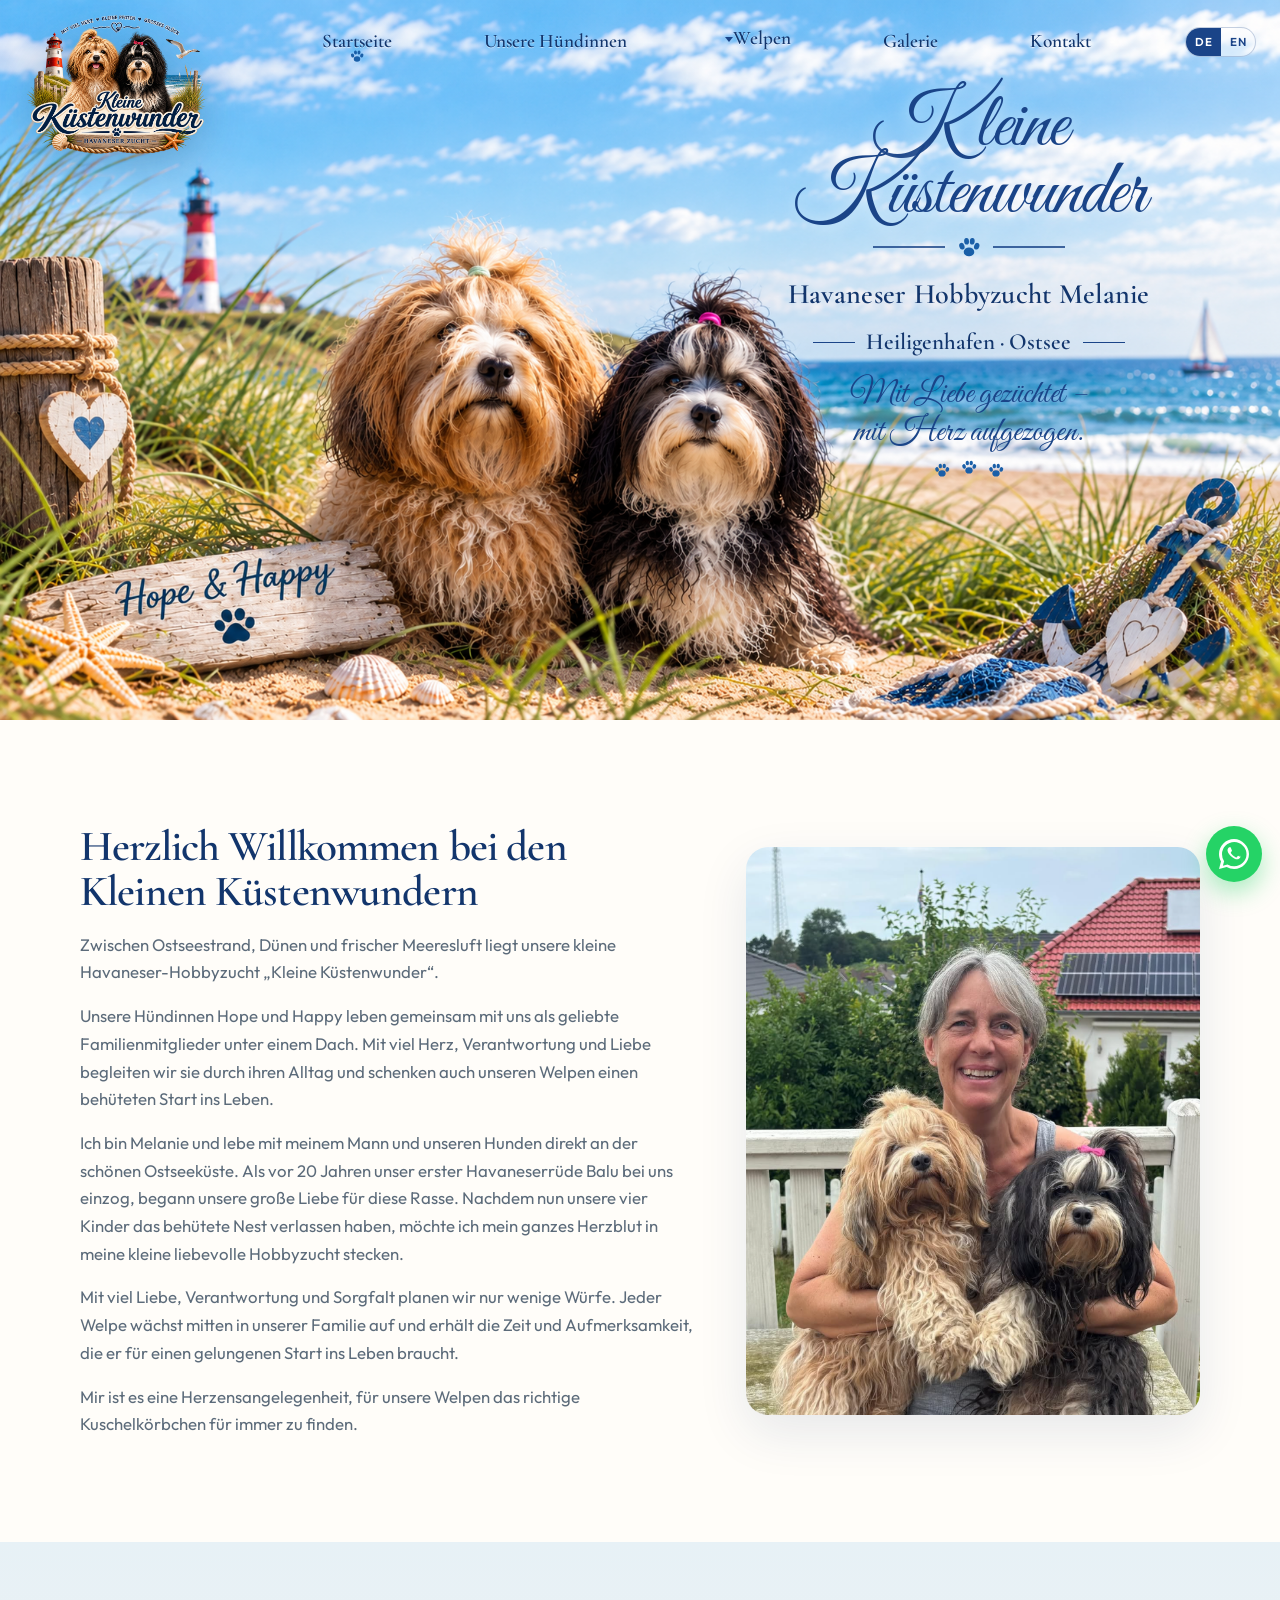
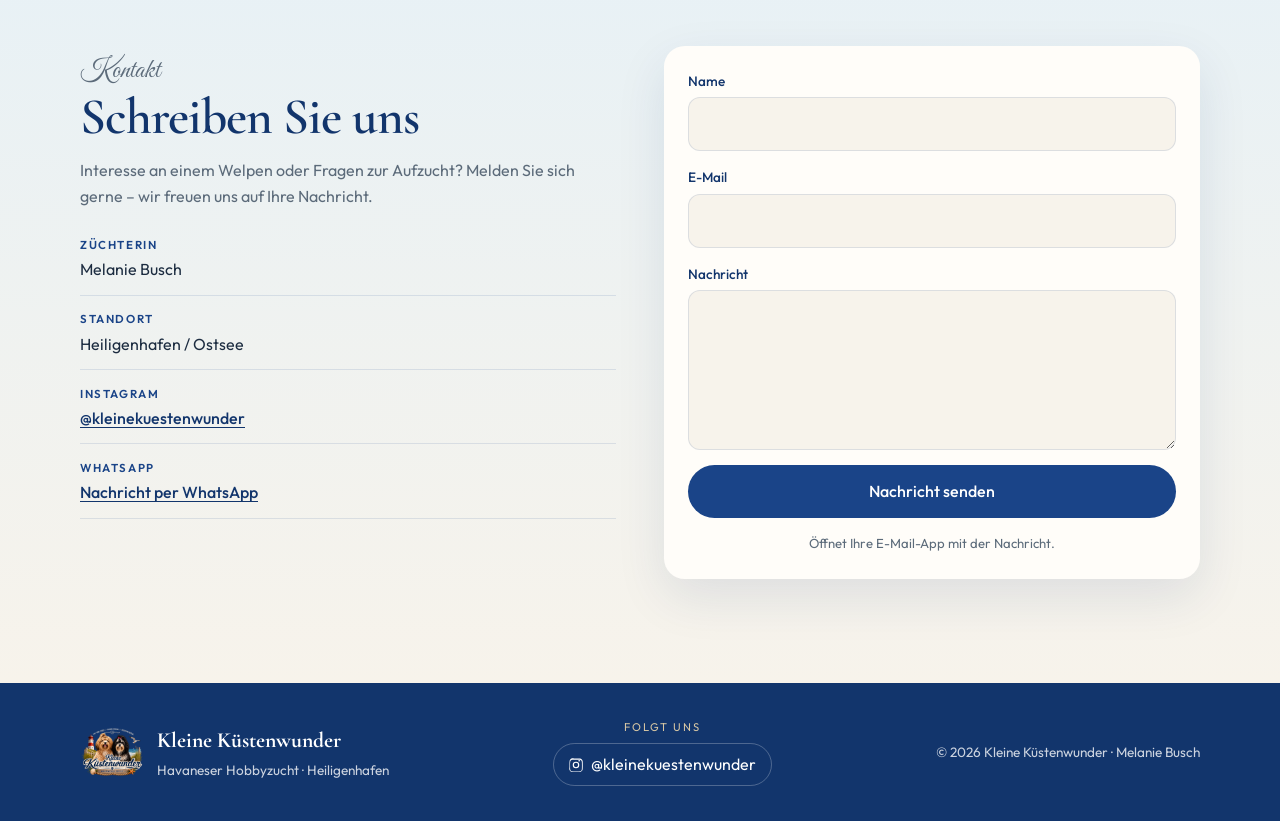
==== commit 26b23267: "Rebuild the site around the owner's beach layout. Split the menu into pages, add the Welpen dropdown" ====
--- a/index.html
+++ b/index.html
@@ -3,16 +3,15 @@
 <head>
   <meta charset="UTF-8" />
   <meta name="viewport" content="width=device-width, initial-scale=1.0" />
-  <meta name="description" content="Kleine Küstenwunder – Havaneser Hobbyzucht in Heiligenhafen an der Ostsee. Liebevolle & familiäre Aufzucht." />
-  <title>Kleine Küstenwunder | Havaneser Hobbyzucht</title>
+  <meta name="description" content="Kleine Küstenwunder – Havaneser Hobbyzucht Melanie in Heiligenhafen an der Ostsee. Mit Liebe gezüchtet, mit Herz aufgezogen." />
+  <title>Kleine Küstenwunder | Havaneser Hobbyzucht Melanie</title>
   <link rel="icon" type="image/png" href="images/logo.png" />
   <link rel="preconnect" href="https://fonts.googleapis.com" />
   <link rel="preconnect" href="https://fonts.gstatic.com" crossorigin />
-  <link href="https://fonts.googleapis.com/css2?family=Fraunces:opsz,wght@9..144,400;9..144,500;9..144,600;9..144,700&family=Outfit:wght@300;400;500;600&display=swap" rel="stylesheet" />
+  <link href="https://fonts.googleapis.com/css2?family=Cormorant+Garamond:ital,wght@0,500;0,600;0,700;1,500;1,600&family=Great+Vibes&family=Outfit:wght@300;400;500;600&display=swap" rel="stylesheet" />
   <link rel="stylesheet" href="css/styles.css" />
 </head>
-<body>
-  <!-- Preloader -->
+<body data-page="home">
   <div id="preloader" aria-hidden="true">
     <div class="preloader-inner">
       <img src="images/logo.png" alt="Kleine Küstenwunder" class="preloader-logo" />
@@ -20,238 +19,102 @@
     </div>
   </div>
 
-  <!-- Navigation -->
   <header class="site-header" id="header">
-    <nav class="nav">
-      <a href="#home" class="nav-brand">
-        <img src="images/logo.png" alt="Kleine Küstenwunder" class="nav-logo" />
-        <span class="nav-brand-text">Kleine Küstenwunder</span>
-      </a>
-      <button class="nav-toggle" id="navToggle" aria-label="Menü" aria-expanded="false">
-        <span></span><span></span><span></span>
-      </button>
-      <div class="nav-panel" id="navPanel">
-        <ul class="nav-links">
-          <li><a href="#about" data-i18n="nav.about">Über uns</a></li>
-          <li><a href="#dogs" data-i18n="nav.dogs">Happy & Hope</a></li>
-          <li><a href="#breeding" data-i18n="nav.breeding">Aufzucht</a></li>
-          <li><a href="#gallery" data-i18n="nav.gallery">Galerie</a></li>
-          <li><a href="#contact" data-i18n="nav.contact">Kontakt</a></li>
-        </ul>
-        <div class="lang-switch" role="group" aria-label="Language">
-          <button type="button" class="lang-btn is-active" data-lang="de">DE</button>
-          <button type="button" class="lang-btn" data-lang="en">EN</button>
-        </div>
+    <a href="index.html" class="nav-brand" aria-label="Kleine Küstenwunder">
+      <img src="images/logo.png" alt="" class="nav-logo" />
+    </a>
+    <button class="nav-toggle" id="navToggle" aria-label="Menü" aria-expanded="false">
+      <span></span><span></span><span></span>
+    </button>
+    <div class="nav-panel" id="navPanel">
+      <ul class="nav-links">
+        <li><a href="index.html" data-nav="home" data-i18n="nav.home">Startseite</a></li>
+        <li><a href="hundinnen.html" data-nav="hundinnen" data-i18n="nav.girls">Unsere Hündinnen</a></li>
+        <li class="has-sub" data-nav="welpen">
+          <button type="button" class="nav-drop" aria-expanded="false" data-i18n="nav.puppies">Welpen</button>
+          <ul class="nav-sub">
+            <li><a href="wurfplanung.html" data-nav="wurfplanung" data-i18n="nav.plan">Wurfplanung</a></li>
+            <li><a href="aktueller-wurf.html" data-nav="aktuell" data-i18n="nav.current">Aktueller Wurf</a></li>
+            <li><a href="ausgezogene-welpen.html" data-nav="ausgezogen" data-i18n="nav.placed">Ausgezogene Welpen</a></li>
+          </ul>
+        </li>
+        <li><a href="galerie.html" data-nav="galerie" data-i18n="nav.gallery">Galerie</a></li>
+        <li><a href="kontakt.html" data-nav="kontakt" data-i18n="nav.contact">Kontakt</a></li>
+      </ul>
+      <div class="lang-switch" role="group" aria-label="Language">
+        <button type="button" class="lang-btn is-active" data-lang="de">DE</button>
+        <button type="button" class="lang-btn" data-lang="en">EN</button>
       </div>
-    </nav>
+    </div>
   </header>
 
   <main>
-    <!-- Hero -->
-    <section class="hero" id="home">
-      <div class="hero-media">
-        <video
-          class="hero-video"
-          autoplay
-          muted
-          loop
-          playsinline
-          poster="images/dog-beach.png"
-        >
-          <source src="hero-video.mp4" type="video/mp4" />
-        </video>
-        <div class="hero-overlay"></div>
-      </div>
-      <div class="hero-content">
-        <img src="images/logo.png" alt="" class="hero-logo" aria-hidden="true" />
-        <h1 class="hero-title">Kleine Küstenwunder</h1>
-        <p class="hero-tagline" data-i18n="hero.tagline">Kleine Pfoten, großes Glück</p>
-        <p class="hero-sub" data-i18n="hero.sub">Havaneser Hobbyzucht · Heiligenhafen / Ostsee</p>
-        <div class="hero-cta">
-          <a href="#contact" class="btn btn-primary" data-i18n="hero.cta">Kontakt aufnehmen</a>
-          <a href="#gallery" class="btn btn-ghost" data-i18n="hero.cta2">Unsere Welpen</a>
-        </div>
-      </div>
-      <a href="#about" class="hero-scroll" aria-label="Scroll">
-        <span></span>
-      </a>
-    </section>
-
-    <!-- About -->
-    <section class="section about" id="about">
-      <div class="container about-grid">
-        <div class="about-media reveal">
-          <img src="images/melanie-dogs.png" alt="Melanie Busch mit Happy und Hope" />
-        </div>
-        <div class="about-copy reveal">
-          <p class="eyebrow" data-i18n="about.eyebrow">Über uns</p>
-          <h2 data-i18n="about.title">Mit Herz an der Ostsee</h2>
-          <p data-i18n="about.p1">
-            Ich bin Melanie Busch – und hinter Kleine Küstenwunder steckt meine Leidenschaft für Havaneser.
-            Gemeinsam mit Happy und Hope lebe ich in Heiligenhafen an der Ostsee.
+    <section class="hero" id="start">
+      <div class="hero-frame">
+        <img class="hero-photo" src="images/hero1.png" alt="Hope und Happy am Strand von Heiligenhafen" />
+        <div class="hero-shade" aria-hidden="true"></div>
+        <div class="hero-copy">
+          <h1 class="hero-title">Kleine Küstenwunder</h1>
+          <p class="hero-paws" aria-hidden="true">
+            <span></span>
+            <svg viewBox="0 0 64 64"><g fill="currentColor"><ellipse cx="32" cy="44" rx="13" ry="11"/><ellipse cx="14.5" cy="30" rx="6.4" ry="8.4" transform="rotate(-18 14.5 30)"/><ellipse cx="26" cy="18" rx="6" ry="8" transform="rotate(-4 26 18)"/><ellipse cx="40" cy="18" rx="6" ry="8" transform="rotate(4 40 18)"/><ellipse cx="51" cy="30" rx="6.4" ry="8.4" transform="rotate(18 51 30)"/></g></svg>
+            <span></span>
           </p>
-          <p data-i18n="about.p2">
-            Unsere Welpen wachsen mitten in der Familie auf: mit Nähe, Geduld und viel Liebe –
-            damit sie als selbstbewusste, menschenbezogene Begleiter in ihr neues Zuhause starten.
+          <p class="hero-sub" data-i18n="hero.sub">Havaneser Hobbyzucht Melanie</p>
+          <p class="hero-place"><span data-i18n="hero.place">Heiligenhafen · Ostsee</span></p>
+          <p class="hero-script">
+            <span data-i18n="hero.line1">Mit Liebe gezüchtet –</span><br />
+            <span data-i18n="hero.line2">mit Herz aufgezogen.</span>
           </p>
-          <ul class="about-points">
-            <li data-i18n="about.point1">Hobbyzucht mit persönlicher Betreuung</li>
-            <li data-i18n="about.point2">Familiäre Aufzucht zu Hause</li>
-            <li data-i18n="about.point3">Standort Heiligenhafen / Ostsee</li>
-          </ul>
+          <p class="hero-paws hero-paws--trail" aria-hidden="true">
+            <svg viewBox="0 0 64 64"><g fill="currentColor"><ellipse cx="32" cy="44" rx="13" ry="11"/><ellipse cx="14.5" cy="30" rx="6.4" ry="8.4" transform="rotate(-18 14.5 30)"/><ellipse cx="26" cy="18" rx="6" ry="8" transform="rotate(-4 26 18)"/><ellipse cx="40" cy="18" rx="6" ry="8" transform="rotate(4 40 18)"/><ellipse cx="51" cy="30" rx="6.4" ry="8.4" transform="rotate(18 51 30)"/></g></svg>
+            <svg viewBox="0 0 64 64"><g fill="currentColor"><ellipse cx="32" cy="44" rx="13" ry="11"/><ellipse cx="14.5" cy="30" rx="6.4" ry="8.4" transform="rotate(-18 14.5 30)"/><ellipse cx="26" cy="18" rx="6" ry="8" transform="rotate(-4 26 18)"/><ellipse cx="40" cy="18" rx="6" ry="8" transform="rotate(4 40 18)"/><ellipse cx="51" cy="30" rx="6.4" ry="8.4" transform="rotate(18 51 30)"/></g></svg>
+            <svg viewBox="0 0 64 64"><g fill="currentColor"><ellipse cx="32" cy="44" rx="13" ry="11"/><ellipse cx="14.5" cy="30" rx="6.4" ry="8.4" transform="rotate(-18 14.5 30)"/><ellipse cx="26" cy="18" rx="6" ry="8" transform="rotate(-4 26 18)"/><ellipse cx="40" cy="18" rx="6" ry="8" transform="rotate(4 40 18)"/><ellipse cx="51" cy="30" rx="6.4" ry="8.4" transform="rotate(18 51 30)"/></g></svg>
+          </p>
         </div>
       </div>
     </section>
 
-    <!-- Dogs -->
-    <section class="section dogs" id="dogs">
-      <div class="container">
-        <div class="section-intro reveal">
-          <p class="eyebrow" data-i18n="dogs.eyebrow">Unsere Hunde</p>
-          <h2 data-i18n="dogs.title">Happy & Hope</h2>
-          <p class="section-lead" data-i18n="dogs.lead">
-            Zwei Havaneser mit Charakter – verspielt, treu und das Herz unserer kleinen Zucht.
-          </p>
+    <section class="section welcome" id="willkommen">
+      <div class="container welcome-grid">
+        <div class="welcome-copy reveal">
+          <h2 data-i18n="welcome.title">Herzlich Willkommen bei den Kleinen Küstenwundern</h2>
+          <p data-i18n="welcome.p1">Zwischen Ostseestrand, Dünen und frischer Meeresluft liegt unsere kleine Havaneser-Hobbyzucht „Kleine Küstenwunder“.</p>
+          <p data-i18n="welcome.p2">Unsere Hündinnen Hope und Happy leben gemeinsam mit uns als geliebte Familienmitglieder unter einem Dach. Mit viel Herz, Verantwortung und Liebe begleiten wir sie durch ihren Alltag und schenken auch unseren Welpen einen behüteten Start ins Leben.</p>
+          <p data-i18n="welcome.p3">Ich bin Melanie und lebe mit meinem Mann und unseren Hunden direkt an der schönen Ostseeküste. Als vor 20 Jahren unser erster Havaneserrüde Balu bei uns einzog, begann unsere große Liebe für diese Rasse. Nachdem nun unsere vier Kinder das behütete Nest verlassen haben, möchte ich mein ganzes Herzblut in meine kleine liebevolle Hobbyzucht stecken.</p>
+          <p data-i18n="welcome.p4">Mit viel Liebe, Verantwortung und Sorgfalt planen wir nur wenige Würfe. Jeder Welpe wächst mitten in unserer Familie auf und erhält die Zeit und Aufmerksamkeit, die er für einen gelungenen Start ins Leben braucht.</p>
+          <p data-i18n="welcome.p5">Mir ist es eine Herzensangelegenheit, für unsere Welpen das richtige Kuschelkörbchen für immer zu finden.</p>
         </div>
-        <div class="dogs-pair">
-          <article class="dog-feature reveal">
-            <div class="dog-feature-img">
-              <img src="images/dog-beach.png" alt="Happy am Strand" />
-            </div>
-            <div class="dog-feature-text">
-              <h3>Happy</h3>
-              <p data-i18n="dogs.happy">
-                Sonnig, neugierig und immer bereit für Abenteuer am Meer –
-                Happy bringt Lebensfreude in jeden Tag.
-              </p>
-            </div>
-          </article>
-          <article class="dog-feature dog-feature--alt reveal">
-            <div class="dog-feature-img">
-              <img src="images/puppy-bow.png" alt="Hope" />
-            </div>
-            <div class="dog-feature-text">
-              <h3>Hope</h3>
-              <p data-i18n="dogs.hope">
-                Sanft, aufmerksam und voller Charme –
-                Hope ist der ruhige Anker und ein echter Seelentröster.
-              </p>
-            </div>
-          </article>
-        </div>
+        <figure class="welcome-photo reveal">
+          <img src="images/melanie-dogs.png" alt="Melanie Busch mit Hope und Happy" />
+        </figure>
       </div>
     </section>
 
-    <!-- Breeding philosophy -->
-    <section class="section breeding" id="breeding">
-      <div class="breeding-bg" aria-hidden="true"></div>
-      <div class="container breeding-inner">
-        <div class="breeding-copy reveal">
-          <p class="eyebrow eyebrow--light" data-i18n="breeding.eyebrow">Unsere Philosophie</p>
-          <h2 data-i18n="breeding.title">Liebevolle & familiäre Aufzucht</h2>
-          <p data-i18n="breeding.p1">
-            Bei uns gibt es keine Zwingerhaltung. Welpen wachsen im Haushalt auf,
-            lernen Alltaggeräusche, bekommen frühe Sozialisierung und viel Körperkontakt.
-          </p>
-          <p data-i18n="breeding.p2">
-            Gesundheit, Charakter und ein behutsamer Start ins Leben stehen im Mittelpunkt –
-            für Familien, die einen treuen Havaneser-Begleiter suchen.
-          </p>
-        </div>
-        <div class="breeding-visual reveal">
-          <img src="images/with-puppy.png" alt="Liebevolle Betreuung eines Welpen" />
-        </div>
-      </div>
-    </section>
-
-    <!-- Gallery -->
-    <section class="section gallery" id="gallery">
-      <div class="container">
-        <div class="section-intro reveal">
-          <p class="eyebrow" data-i18n="gallery.eyebrow">Einblicke</p>
-          <h2 data-i18n="gallery.title">Galerie</h2>
-          <p class="section-lead" data-i18n="gallery.lead">
-            Momente aus dem Alltag unserer Küstenwunder.
-          </p>
-        </div>
-        <div class="gallery-grid">
-          <figure class="gallery-item gallery-item--wide reveal">
-            <img src="images/dog-beach.png" alt="Havaneser am Strand" loading="lazy" />
-          </figure>
-          <figure class="gallery-item reveal">
-            <img src="images/puppy-bow.png" alt="Welpe mit Schleife" loading="lazy" />
-          </figure>
-          <figure class="gallery-item reveal">
-            <img src="images/puppy-tunnel.png" alt="Welpe im Spieltunnel" loading="lazy" />
-          </figure>
-          <figure class="gallery-item gallery-item--tall reveal">
-            <img src="images/melanie-dogs.png" alt="Melanie mit Happy und Hope" loading="lazy" />
-          </figure>
-          <figure class="gallery-item gallery-item--wide reveal">
-            <img src="images/with-puppy.png" alt="Welpe auf dem Arm" loading="lazy" />
-          </figure>
-        </div>
-      </div>
-    </section>
-
-    <!-- Contact -->
-    <section class="section contact" id="contact">
+    <section class="section contact" id="kontakt">
       <div class="container contact-grid">
         <div class="contact-copy reveal">
           <p class="eyebrow" data-i18n="contact.eyebrow">Kontakt</p>
           <h2 data-i18n="contact.title">Schreiben Sie uns</h2>
-          <p data-i18n="contact.lead">
-            Interesse an einem Welpen oder Fragen zur Aufzucht?
-            Melden Sie sich gerne – wir freuen uns auf Ihre Nachricht.
-          </p>
+          <p data-i18n="contact.lead">Interesse an einem Welpen oder Fragen zur Aufzucht? Melden Sie sich gerne – wir freuen uns auf Ihre Nachricht.</p>
           <div class="contact-details">
-            <div class="contact-row">
-              <span class="contact-label" data-i18n="contact.owner">Züchterin</span>
-              <span>Melanie Busch</span>
-            </div>
-            <div class="contact-row">
-              <span class="contact-label" data-i18n="contact.place">Standort</span>
-              <span>Heiligenhafen / Ostsee</span>
-            </div>
-            <div class="contact-row">
-              <span class="contact-label">Instagram</span>
-              <a href="https://www.instagram.com/kleine.kuestenwunder/" target="_blank" rel="noopener noreferrer">@kleine.kuestenwunder</a>
-            </div>
-            <div class="contact-row">
-              <span class="contact-label">WhatsApp</span>
-              <a href="https://wa.me/491701234567" target="_blank" rel="noopener noreferrer" data-i18n="contact.whatsapp">Nachricht per WhatsApp</a>
-            </div>
-          </div>
-          <div class="contact-social">
-            <a class="social-btn social-btn--ig" href="https://www.instagram.com/kleine.kuestenwunder/" target="_blank" rel="noopener noreferrer" aria-label="Instagram">
-              <svg viewBox="0 0 24 24" aria-hidden="true"><path fill="currentColor" d="M12 2.2c3.2 0 3.6 0 4.9.1 1.2.1 1.9.2 2.3.4.6.2 1 .5 1.5 1 .4.4.7.9 1 1.5.2.4.4 1.1.4 2.3.1 1.3.1 1.7.1 4.9s0 3.6-.1 4.9c-.1 1.2-.2 1.9-.4 2.3-.2.6-.5 1-1 1.5-.4.4-.9.7-1.5 1-.4.2-1.1.4-2.3.4-1.3.1-1.7.1-4.9.1s-3.6 0-4.9-.1c-1.2-.1-1.9-.2-2.3-.4-.6-.2-1-.5-1.5-1-.4-.4-.7-.9-1-1.5-.2-.4-.4-1.1-.4-2.3C2.2 15.6 2.2 15.2 2.2 12s0-3.6.1-4.9c.1-1.2.2-1.9.4-2.3.2-.6.5-1 1-1.5.4-.4.9-.7 1.5-1 .4-.2 1.1-.4 2.3-.4C8.4 2.2 8.8 2.2 12 2.2zm0 1.8c-3.2 0-3.5 0-4.8.1-1 .1-1.6.2-1.9.3-.5.2-.8.4-1.1.7-.3.3-.5.6-.7 1.1-.1.3-.3.9-.3 1.9-.1 1.2-.1 1.6-.1 4.8s0 3.5.1 4.8c.1 1 .2 1.6.3 1.9.2.5.4.8.7 1.1.3.3.6.5 1.1.7.3.1.9.3 1.9.3 1.2.1 1.6.1 4.8.1s3.5 0 4.8-.1c1-.1 1.6-.2 1.9-.3.5-.2.8-.4 1.1-.7.3-.3.5-.6.7-1.1.1-.3.3-.9.3-1.9.1-1.2.1-1.6.1-4.8s0-3.5-.1-4.8c-.1-1-.2-1.6-.3-1.9-.2-.5-.4-.8-.7-1.1-.3-.3-.6-.5-1.1-.7-.3-.1-.9-.3-1.9-.3-1.3-.1-1.6-.1-4.8-.1zm0 3.1a4.9 4.9 0 1 1 0 9.8 4.9 4.9 0 0 1 0-9.8zm0 8.1a3.2 3.2 0 1 0 0-6.4 3.2 3.2 0 0 0 0 6.4zm5.1-8.4a1.2 1.2 0 1 1 0-2.3 1.2 1.2 0 0 1 0 2.3z"/></svg>
-              <span>Instagram</span>
-            </a>
-            <a class="social-btn social-btn--wa" href="https://wa.me/491701234567" target="_blank" rel="noopener noreferrer" aria-label="WhatsApp">
-              <svg viewBox="0 0 24 24" aria-hidden="true"><path fill="currentColor" d="M17.5 14.4c-.3-.1-1.6-.8-1.9-.9-.3-.1-.4-.1-.6.1-.2.3-.7.9-.8 1-.2.2-.3.2-.6.1-.3-.1-1.3-.5-2.4-1.5-.9-.8-1.5-1.8-1.7-2.1-.2-.3 0-.4.1-.6.1-.1.3-.3.4-.5.1-.2.2-.3.3-.5.1-.2 0-.4 0-.5 0-.1-.6-1.5-.8-2-.2-.5-.4-.4-.6-.4h-.5c-.2 0-.5.1-.7.3-.3.3-.9.9-.9 2.1s.9 2.5 1 2.6c.1.2 1.8 2.8 4.4 3.9 1.6.7 2.2.8 3 .6.5-.1 1.6-.6 1.8-1.3.2-.6.2-1.2.1-1.3-.1-.1-.3-.2-.6-.3zM12.1 21.8h0a9.7 9.7 0 0 1-4.9-1.3l-.4-.2-3.7 1 1-3.6-.2-.4a9.7 9.7 0 0 1-1.5-5.2 9.8 9.8 0 0 1 9.8-9.7 9.7 9.7 0 0 1 6.9 2.9 9.7 9.7 0 0 1 2.9 6.9 9.8 9.8 0 0 1-9.9 9.6zm8.3-18A11.6 11.6 0 0 0 12 0C5.4 0 0 5.4 0 12c0 2.1.6 4.2 1.6 6L0 24l6.1-1.6A12 12 0 0 0 12.1 24C18.7 24 24 18.6 24 12a11.9 11.9 0 0 0-3.6-8.2z"/></svg>
-              <span>WhatsApp</span>
-            </a>
+            <div class="contact-row"><span class="contact-label" data-i18n="contact.owner">Züchterin</span><span>Melanie Busch</span></div>
+            <div class="contact-row"><span class="contact-label" data-i18n="contact.place">Standort</span><span>Heiligenhafen / Ostsee</span></div>
+            <div class="contact-row"><span class="contact-label">Instagram</span><a href="https://www.instagram.com/kleinekuestenwunder/" target="_blank" rel="noopener noreferrer">@kleinekuestenwunder</a></div>
+            <div class="contact-row"><span class="contact-label">WhatsApp</span><a href="https://wa.me/491701234567" target="_blank" rel="noopener noreferrer" data-i18n="contact.whatsapp">Nachricht per WhatsApp</a></div>
           </div>
         </div>
         <form class="contact-form reveal" id="contactForm" novalidate>
-          <div class="form-field">
-            <label for="name" data-i18n="form.name">Name</label>
-            <input type="text" id="name" name="name" required autocomplete="name" />
-          </div>
-          <div class="form-field">
-            <label for="email" data-i18n="form.email">E-Mail</label>
-            <input type="email" id="email" name="email" required autocomplete="email" />
-          </div>
-          <div class="form-field">
-            <label for="message" data-i18n="form.message">Nachricht</label>
-            <textarea id="message" name="message" rows="5" required></textarea>
-          </div>
-          <button type="submit" class="btn btn-primary btn-block" data-i18n="form.submit">Nachricht senden</button>
+          <div class="form-field"><label for="name" data-i18n="form.name">Name</label><input type="text" id="name" name="name" required autocomplete="name" /></div>
+          <div class="form-field"><label for="email" data-i18n="form.email">E-Mail</label><input type="email" id="email" name="email" required autocomplete="email" /></div>
+          <div class="form-field"><label for="message" data-i18n="form.message">Nachricht</label><textarea id="message" name="message" rows="5" required></textarea></div>
+          <button type="submit" class="btn btn-navy btn-block" data-i18n="form.submit">Nachricht senden</button>
           <p class="form-note" data-i18n="form.note">Öffnet Ihre E-Mail-App mit der Nachricht.</p>
           <p class="form-success" id="formSuccess" hidden data-i18n="form.success">Vielen Dank – Ihre Nachricht ist bereit zum Senden.</p>
         </form>
       </div>
     </section>
+
   </main>
 
   <footer class="site-footer">
@@ -265,23 +128,16 @@
       </div>
       <div class="footer-social">
         <p class="footer-social-label" data-i18n="footer.follow">Folgt uns</p>
-        <a class="footer-ig" href="https://www.instagram.com/kleine.kuestenwunder/" target="_blank" rel="noopener noreferrer">
+        <a class="footer-ig" href="https://www.instagram.com/kleinekuestenwunder/" target="_blank" rel="noopener noreferrer">
           <svg viewBox="0 0 24 24" aria-hidden="true"><path fill="currentColor" d="M12 2.2c3.2 0 3.6 0 4.9.1 1.2.1 1.9.2 2.3.4.6.2 1 .5 1.5 1 .4.4.7.9 1 1.5.2.4.4 1.1.4 2.3.1 1.3.1 1.7.1 4.9s0 3.6-.1 4.9c-.1 1.2-.2 1.9-.4 2.3-.2.6-.5 1-1 1.5-.4.4-.9.7-1.5 1-.4.2-1.1.4-2.3.4-1.3.1-1.7.1-4.9.1s-3.6 0-4.9-.1c-1.2-.1-1.9-.2-2.3-.4-.6-.2-1-.5-1.5-1-.4-.4-.7-.9-1-1.5-.2-.4-.4-1.1-.4-2.3C2.2 15.6 2.2 15.2 2.2 12s0-3.6.1-4.9c.1-1.2.2-1.9.4-2.3.2-.6.5-1 1-1.5.4-.4.9-.7 1.5-1 .4-.2 1.1-.4 2.3-.4C8.4 2.2 8.8 2.2 12 2.2zm0 1.8c-3.2 0-3.5 0-4.8.1-1 .1-1.6.2-1.9.3-.5.2-.8.4-1.1.7-.3.3-.5.6-.7 1.1-.1.3-.3.9-.3 1.9-.1 1.2-.1 1.6-.1 4.8s0 3.5.1 4.8c.1 1 .2 1.6.3 1.9.2.5.4.8.7 1.1.3.3.6.5 1.1.7.3.1.9.3 1.9.3 1.2.1 1.6.1 4.8.1s3.5 0 4.8-.1c1-.1 1.6-.2 1.9-.3.5-.2.8-.4 1.1-.7.3-.3.5-.6.7-1.1.1-.3.3-.9.3-1.9.1-1.2.1-1.6.1-4.8s0-3.5-.1-4.8c-.1-1-.2-1.6-.3-1.9-.2-.5-.4-.8-.7-1.1-.3-.3-.6-.5-1.1-.7-.3-.1-.9-.3-1.9-.3-1.3-.1-1.6-.1-4.8-.1zm0 3.1a4.9 4.9 0 1 1 0 9.8 4.9 4.9 0 0 1 0-9.8zm0 8.1a3.2 3.2 0 1 0 0-6.4 3.2 3.2 0 0 0 0 6.4zm5.1-8.4a1.2 1.2 0 1 1 0-2.3 1.2 1.2 0 0 1 0 2.3z"/></svg>
-          <span>@kleine.kuestenwunder</span>
+          <span>@kleinekuestenwunder</span>
         </a>
       </div>
       <p class="footer-copy">&copy; <span id="year"></span> Kleine Küstenwunder · Melanie Busch</p>
     </div>
   </footer>
 
-  <!-- Floating WhatsApp -->
-  <a
-    class="whatsapp-float"
-    href="https://wa.me/491701234567"
-    target="_blank"
-    rel="noopener noreferrer"
-    aria-label="WhatsApp"
-  >
+  <a class="whatsapp-float" href="https://wa.me/491701234567" target="_blank" rel="noopener noreferrer" aria-label="WhatsApp">
     <svg viewBox="0 0 24 24" aria-hidden="true"><path fill="currentColor" d="M17.5 14.4c-.3-.1-1.6-.8-1.9-.9-.3-.1-.4-.1-.6.1-.2.3-.7.9-.8 1-.2.2-.3.2-.6.1-.3-.1-1.3-.5-2.4-1.5-.9-.8-1.5-1.8-1.7-2.1-.2-.3 0-.4.1-.6.1-.1.3-.3.4-.5.1-.2.2-.3.3-.5.1-.2 0-.4 0-.5 0-.1-.6-1.5-.8-2-.2-.5-.4-.4-.6-.4h-.5c-.2 0-.5.1-.7.3-.3.3-.9.9-.9 2.1s.9 2.5 1 2.6c.1.2 1.8 2.8 4.4 3.9 1.6.7 2.2.8 3 .6.5-.1 1.6-.6 1.8-1.3.2-.6.2-1.2.1-1.3-.1-.1-.3-.2-.6-.3zM12.1 21.8h0a9.7 9.7 0 0 1-4.9-1.3l-.4-.2-3.7 1 1-3.6-.2-.4a9.7 9.7 0 0 1-1.5-5.2 9.8 9.8 0 0 1 9.8-9.7 9.7 9.7 0 0 1 6.9 2.9 9.7 9.7 0 0 1 2.9 6.9 9.8 9.8 0 0 1-9.9 9.6zm8.3-18A11.6 11.6 0 0 0 12 0C5.4 0 0 5.4 0 12c0 2.1.6 4.2 1.6 6L0 24l6.1-1.6A12 12 0 0 0 12.1 24C18.7 24 24 18.6 24 12a11.9 11.9 0 0 0-3.6-8.2z"/></svg>
   </a>
 
--- a/css/styles.css
+++ b/css/styles.css
@@ -1,1180 +1,755 @@
-/* ============================================
-   Kleine Küstenwunder – Coastal Havanese site
-   ============================================ */
-
 :root {
-  --navy: #0c2740;
-  --navy-deep: #071a2c;
-  --ocean: #2f6f8f;
-  --ocean-soft: #4a8fad;
-  --foam: #e6f0f5;
-  --mist: #f3f7f9;
-  --sand: #c9b896;
-  --sand-soft: #e8dfd0;
-  --ink: #142233;
-  --muted: #5a6b7a;
-  --white: #ffffff;
-  --line: rgba(12, 39, 64, 0.1);
-  --shadow: 0 24px 60px rgba(7, 26, 44, 0.14);
-  --radius: 1.25rem;
-  --header-h: 4.5rem;
-  --font-display: "Fraunces", Georgia, serif;
-  --font-body: "Outfit", system-ui, sans-serif;
+  --navy: #1a4488;
+  --navy-deep: #12356c;
+  --ink: #1c2c40;
+  --muted: #5c6b7a;
+  --cream: #f7f3eb;
+  --paper: #fffdf9;
+  --sand: #e7dcc8;
+  --line: rgba(26, 68, 136, 0.12);
+  --shadow: 0 18px 50px rgba(18, 53, 108, 0.1);
+  --header: 5.2rem;
+  --display: "Great Vibes", cursive;
+  --serif: "Cormorant Garamond", Georgia, serif;
+  --sans: "Outfit", system-ui, sans-serif;
   --ease: cubic-bezier(0.22, 1, 0.36, 1);
 }
 
 *,
 *::before,
-*::after {
-  box-sizing: border-box;
-  margin: 0;
-  padding: 0;
-}
-
-html {
-  scroll-behavior: smooth;
-  scroll-padding-top: var(--header-h);
-}
+*::after { box-sizing: border-box; margin: 0; padding: 0; }
+
+html { scroll-behavior: smooth; scroll-padding-top: 5.5rem; }
 
 body {
-  font-family: var(--font-body);
-  font-weight: 400;
+  font-family: var(--sans);
   color: var(--ink);
-  background: var(--mist);
+  background: var(--cream);
   line-height: 1.65;
   overflow-x: hidden;
-  -webkit-font-smoothing: antialiased;
-}
-
-img {
-  max-width: 100%;
-  height: auto;
-  display: block;
-}
-
-a {
-  color: inherit;
-  text-decoration: none;
-}
-
-ul {
-  list-style: none;
-}
-
-button,
-input,
-textarea {
-  font: inherit;
-}
-
-.container {
-  width: min(1120px, calc(100% - 2.5rem));
-  margin-inline: auto;
-}
-
-.section {
-  padding: clamp(4.5rem, 10vw, 7.5rem) 0;
-  position: relative;
-}
+}
+
+img { max-width: 100%; display: block; }
+a { color: inherit; text-decoration: none; }
+ul { list-style: none; }
+button, input, textarea { font: inherit; }
+
+.container { width: min(1120px, calc(100% - 2.4rem)); margin-inline: auto; }
+
+.section { padding: clamp(4.2rem, 9vw, 6.5rem) 0; }
 
 .eyebrow {
-  font-size: 0.8rem;
-  font-weight: 500;
-  letter-spacing: 0.18em;
-  text-transform: uppercase;
-  color: var(--ocean);
-  margin-bottom: 0.85rem;
-}
-
-.eyebrow--light {
-  color: var(--sand);
-}
-
-.section-intro {
-  max-width: 36rem;
-  margin-bottom: clamp(2.5rem, 5vw, 3.5rem);
-}
-
-.section-lead {
-  color: var(--muted);
-  font-size: 1.1rem;
-  margin-top: 0.85rem;
+  font-family: var(--display);
+  font-size: 1.7rem;
+  color: var(--navy);
+  line-height: 1;
+  margin-bottom: 0.35rem;
 }
 
 h1,
-h2,
+h2 {
+  font-family: var(--serif);
+  font-weight: 600;
+  font-size: clamp(2.2rem, 4vw, 3.3rem);
+  color: var(--navy-deep);
+  line-height: 1.05;
+  letter-spacing: -0.02em;
+}
+
 h3 {
-  font-family: var(--font-display);
+  font-family: var(--serif);
   font-weight: 600;
+  font-size: 1.85rem;
+  color: var(--navy-deep);
   line-height: 1.15;
-  letter-spacing: -0.02em;
-  color: var(--navy);
-}
-
-h2 {
-  font-size: clamp(2rem, 4.5vw, 3.15rem);
-}
-
-h3 {
-  font-size: clamp(1.45rem, 2.5vw, 1.85rem);
-}
-
-/* ---------- Preloader ---------- */
+}
+
+.section-intro { max-width: 40rem; margin-bottom: 2.4rem; }
+.section-lead { margin-top: 0.8rem; color: var(--muted); font-size: 1.05rem; }
+
+/* Preloader */
 #preloader {
   position: fixed;
   inset: 0;
   z-index: 9999;
   display: grid;
   place-items: center;
-  background:
-    radial-gradient(ellipse at 50% 30%, #1a4a68 0%, transparent 55%),
-    linear-gradient(165deg, var(--navy-deep), var(--navy));
-  transition: opacity 0.7s var(--ease), visibility 0.7s var(--ease);
-}
-
-#preloader.is-done {
-  opacity: 0;
-  visibility: hidden;
-  pointer-events: none;
-}
-
-.preloader-inner {
-  text-align: center;
-  position: relative;
-}
-
+  background: linear-gradient(180deg, #d5eaf6 0%, #f7f3eb 100%);
+  transition: opacity 0.6s var(--ease), visibility 0.6s;
+}
+#preloader.is-done { opacity: 0; visibility: hidden; pointer-events: none; }
 .preloader-logo {
-  width: min(220px, 58vw);
+  width: min(210px, 52vw);
   height: auto;
-  border-radius: 50%;
-  animation: logoPulse 2.2s var(--ease) infinite;
-  filter: drop-shadow(0 12px 40px rgba(0, 0, 0, 0.35));
-}
-
+  animation: logoPulse 2s var(--ease) infinite;
+  filter: drop-shadow(0 12px 28px rgba(18, 53, 108, 0.18));
+}
 .preloader-wave {
   width: 72px;
   height: 3px;
-  margin: 1.75rem auto 0;
-  border-radius: 999px;
-  background: linear-gradient(90deg, transparent, var(--sand), transparent);
+  margin: 1.2rem auto 0;
+  border-radius: 99px;
+  background: linear-gradient(90deg, transparent, var(--navy), transparent);
   background-size: 200% 100%;
-  animation: waveSlide 1.4s ease-in-out infinite;
-}
-
-@keyframes logoPulse {
-  0%,
-  100% {
-    transform: scale(1);
-  }
-  50% {
-    transform: scale(1.04);
-  }
-}
-
+  animation: waveSlide 1.3s ease-in-out infinite;
+}
+@keyframes logoPulse { 50% { transform: scale(1.04); } }
 @keyframes waveSlide {
-  0% {
-    background-position: 100% 0;
-    opacity: 0.45;
-  }
-  50% {
-    opacity: 1;
-  }
-  100% {
-    background-position: -100% 0;
-    opacity: 0.45;
-  }
-}
-
-/* ---------- Header ---------- */
+  0% { background-position: 100% 0; }
+  100% { background-position: -100% 0; }
+}
+
+/* Header */
 .site-header {
   position: fixed;
-  top: 0;
-  left: 0;
-  right: 0;
+  inset: 0 0 auto 0;
   z-index: 100;
-  height: var(--header-h);
-  transition: background 0.35s var(--ease), box-shadow 0.35s var(--ease), backdrop-filter 0.35s;
-}
-
+  min-height: var(--header);
+  height: auto;
+  display: flex;
+  align-items: center;
+  justify-content: flex-end;
+  padding: 0.85rem 1.5rem 0.85rem 15.5rem;
+  transition: background 0.3s, box-shadow 0.3s;
+}
 .site-header.is-scrolled {
-  background: rgba(243, 247, 249, 0.88);
-  backdrop-filter: blur(16px);
+  background: rgba(247, 243, 235, 0.94);
+  backdrop-filter: blur(14px);
   box-shadow: 0 1px 0 var(--line);
-}
-
-.nav {
-  width: min(1180px, calc(100% - 2rem));
-  margin-inline: auto;
-  height: 100%;
-  display: flex;
-  align-items: center;
-  justify-content: space-between;
-  gap: 1rem;
-}
-
-.nav-brand {
-  display: flex;
-  align-items: center;
-  gap: 0.7rem;
-  z-index: 2;
-}
-
+  padding-left: 5.2rem;
+}
+
+.nav-brand { position: absolute; left: 1.35rem; top: 0.85rem; z-index: 120; }
 .nav-logo {
-  width: 48px;
-  height: 48px;
-  border-radius: 50%;
-  object-fit: cover;
-  box-shadow: 0 4px 14px rgba(7, 26, 44, 0.2);
-}
-
-.nav-brand-text {
-  font-family: var(--font-display);
-  font-size: 1.05rem;
-  font-weight: 600;
-  color: var(--white);
-  transition: color 0.3s;
-}
-
-.site-header.is-scrolled .nav-brand-text {
-  color: var(--navy);
-}
-
-.nav-panel {
-  display: flex;
-  align-items: center;
-  gap: 1.75rem;
-}
-
+  width: 188px;
+  height: auto;
+  filter: drop-shadow(0 12px 22px rgba(12, 32, 64, 0.22));
+  transition: width 0.3s var(--ease);
+}
+.site-header.is-scrolled .nav-logo { width: 64px; }
+
+.nav-panel { display: flex; align-items: center; gap: 1.25rem; flex: 1; }
 .nav-links {
   display: flex;
   align-items: center;
-  gap: 1.5rem;
-}
-
-.nav-links a {
-  font-size: 0.92rem;
-  font-weight: 500;
-  color: rgba(255, 255, 255, 0.88);
+  justify-content: space-evenly;
+  gap: 0.4rem 1.15rem;
+  flex: 1;
+  flex-wrap: wrap;
+}
+.nav-links a,
+.nav-drop {
+  font-family: var(--serif);
+  font-size: 1.2rem;
+  font-weight: 600;
+  color: var(--navy-deep);
+  text-shadow: 0 1px 0 rgba(255, 255, 255, 0.55);
   position: relative;
-  transition: color 0.25s;
-}
-
-.nav-links a::after {
+  padding-bottom: 0.35rem;
+  background: none;
+  border: 0;
+  cursor: pointer;
+}
+.nav-drop::before {
+  content: "";
+  display: inline-block;
+  width: 0;
+  height: 0;
+  margin-left: 0.35rem;
+  border-left: 4px solid transparent;
+  border-right: 4px solid transparent;
+  border-top: 5px solid var(--navy);
+  vertical-align: 0.12em;
+}
+.nav-links a::after,
+.nav-drop::after {
   content: "";
   position: absolute;
-  left: 0;
-  bottom: -4px;
-  width: 100%;
+  left: 50%;
+  bottom: 0;
+  width: 72%;
   height: 1.5px;
-  background: var(--sand);
-  transform: scaleX(0);
-  transform-origin: right;
+  background: var(--navy);
+  transform: translateX(-50%) scaleX(0);
+  transform-origin: center;
   transition: transform 0.35s var(--ease);
 }
-
-.nav-links a:hover::after,
-.nav-links a:focus-visible::after {
-  transform: scaleX(1);
-  transform-origin: left;
-}
-
-.site-header.is-scrolled .nav-links a {
-  color: var(--navy);
+.nav-links > li > a:hover::after,
+.nav-drop:hover::after {
+  transform: translateX(-50%) scaleX(1);
+}
+.nav-links > li > a.is-current::after,
+.has-sub.is-current > .nav-drop::after {
+  width: 16px;
+  height: 16px;
+  bottom: -6px;
+  background: url("data:image/svg+xml,%3Csvg xmlns='http://www.w3.org/2000/svg' viewBox='0 0 64 64'%3E%3Cg fill='%231a5fa8'%3E%3Cellipse cx='32' cy='44' rx='13' ry='11'/%3E%3Cellipse cx='14.5' cy='30' rx='6.4' ry='8.4' transform='rotate(-18 14.5 30)'/%3E%3Cellipse cx='26' cy='18' rx='6' ry='8' transform='rotate(-4 26 18)'/%3E%3Cellipse cx='40' cy='18' rx='6' ry='8' transform='rotate(4 40 18)'/%3E%3Cellipse cx='51' cy='30' rx='6.4' ry='8.4' transform='rotate(18 51 30)'/%3E%3C/g%3E%3C/svg%3E") center / contain no-repeat;
+  transform: translateX(-50%) scale(1);
+}
+
+.has-sub { position: relative; }
+.nav-sub {
+  display: none;
+  position: absolute;
+  top: calc(100% + 0.35rem);
+  left: 50%;
+  transform: translateX(-50%);
+  min-width: 230px;
+  padding: 0.4rem;
+  background: var(--paper);
+  border-radius: 0.9rem;
+  box-shadow: var(--shadow);
+  z-index: 30;
+}
+.nav-sub a {
+  display: block;
+  padding: 0.55rem 0.85rem;
+  border-radius: 0.6rem;
+  text-align: left;
+  font-size: 1.08rem;
+  text-shadow: none;
+  white-space: nowrap;
+}
+.nav-sub a::after { display: none; }
+.nav-sub a:hover,
+.nav-sub a.is-current { background: var(--cream); }
+.nav-sub a.is-current::before {
+  content: "";
+  display: inline-block;
+  width: 14px;
+  height: 14px;
+  margin-right: 0.4rem;
+  vertical-align: -0.1em;
+  background: url("data:image/svg+xml,%3Csvg xmlns='http://www.w3.org/2000/svg' viewBox='0 0 64 64'%3E%3Cg fill='%231a5fa8'%3E%3Cellipse cx='32' cy='44' rx='13' ry='11'/%3E%3Cellipse cx='14.5' cy='30' rx='6.4' ry='8.4' transform='rotate(-18 14.5 30)'/%3E%3Cellipse cx='26' cy='18' rx='6' ry='8' transform='rotate(-4 26 18)'/%3E%3Cellipse cx='40' cy='18' rx='6' ry='8' transform='rotate(4 40 18)'/%3E%3Cellipse cx='51' cy='30' rx='6.4' ry='8.4' transform='rotate(18 51 30)'/%3E%3C/g%3E%3C/svg%3E") center / contain no-repeat;
+}
+@media (min-width: 1101px) {
+  .has-sub:hover > .nav-sub,
+  .has-sub:focus-within > .nav-sub { display: grid; }
 }
 
 .lang-switch {
   display: flex;
-  background: rgba(255, 255, 255, 0.12);
-  border: 1px solid rgba(255, 255, 255, 0.22);
+  border: 1px solid rgba(26, 68, 136, 0.25);
   border-radius: 999px;
-  padding: 3px;
-}
-
-.site-header.is-scrolled .lang-switch {
-  background: var(--foam);
-  border-color: var(--line);
-}
-
+  overflow: hidden;
+  background: rgba(255, 255, 255, 0.55);
+}
 .lang-btn {
   border: 0;
   background: transparent;
-  color: rgba(255, 255, 255, 0.75);
-  padding: 0.35rem 0.7rem;
-  border-radius: 999px;
-  font-size: 0.75rem;
+  color: var(--navy);
+  padding: 0.28rem 0.55rem;
+  font-size: 0.72rem;
   font-weight: 600;
   letter-spacing: 0.06em;
   cursor: pointer;
-  transition: background 0.25s, color 0.25s;
-}
-
-.site-header.is-scrolled .lang-btn {
-  color: var(--muted);
-}
-
-.lang-btn.is-active {
-  background: var(--white);
-  color: var(--navy);
-}
-
-.site-header.is-scrolled .lang-btn.is-active {
-  background: var(--navy);
-  color: var(--white);
-}
+}
+.lang-btn.is-active { background: var(--navy); color: #fff; }
 
 .nav-toggle {
   display: none;
-  flex-direction: column;
-  justify-content: center;
-  gap: 6px;
   width: 44px;
   height: 44px;
   border: 0;
-  background: transparent;
+  background: rgba(255, 253, 249, 0.8);
+  border-radius: 50%;
+  flex-direction: column;
+  justify-content: center;
+  align-items: center;
+  gap: 5px;
   cursor: pointer;
-  z-index: 2;
-}
-
+  z-index: 130;
+}
 .nav-toggle span {
   display: block;
-  width: 22px;
+  width: 18px;
   height: 2px;
-  background: var(--white);
-  margin-inline: auto;
-  transition: transform 0.3s var(--ease), opacity 0.3s, background 0.3s;
-}
-
-.site-header.is-scrolled .nav-toggle span {
-  background: var(--navy);
-}
-
-.nav-toggle.is-open span,
-.site-header.is-scrolled .nav-toggle.is-open span {
-  background: var(--white);
-}
-
-.nav-toggle.is-open span:nth-child(1) {
-  transform: translateY(8px) rotate(45deg);
-}
-
-.nav-toggle.is-open span:nth-child(2) {
-  opacity: 0;
-}
-
-.nav-toggle.is-open span:nth-child(3) {
-  transform: translateY(-8px) rotate(-45deg);
-}
-
-/* ---------- Buttons ---------- */
-.btn {
-  display: inline-flex;
-  align-items: center;
-  justify-content: center;
-  gap: 0.5rem;
-  padding: 0.95rem 1.6rem;
-  border-radius: 999px;
-  font-weight: 500;
-  font-size: 0.95rem;
-  border: 1.5px solid transparent;
-  cursor: pointer;
-  transition: transform 0.25s var(--ease), background 0.25s, color 0.25s, border-color 0.25s;
-}
-
-.btn:hover {
-  transform: translateY(-2px);
-}
-
-.btn-primary {
-  background: var(--sand);
-  color: var(--navy-deep);
-}
-
-.btn-primary:hover {
-  background: #d8c6a0;
-}
-
-.btn-ghost {
-  background: transparent;
-  color: var(--white);
-  border-color: rgba(255, 255, 255, 0.45);
-}
-
-.btn-ghost:hover {
-  background: rgba(255, 255, 255, 0.1);
-  border-color: var(--white);
-}
-
-.btn-block {
+  background: var(--navy-deep);
+  transition: transform 0.25s, opacity 0.25s;
+}
+.nav-toggle.is-open span:nth-child(1) { transform: translateY(7px) rotate(45deg); }
+.nav-toggle.is-open span:nth-child(2) { opacity: 0; }
+.nav-toggle.is-open span:nth-child(3) { transform: translateY(-7px) rotate(-45deg); }
+
+/* Hero — 16:9 photo, full width, no side bars */
+.hero {
+  display: block;
+}
+.hero-frame {
+  position: relative;
   width: 100%;
 }
-
-/* ---------- Hero ---------- */
-.hero {
-  position: relative;
-  min-height: 100svh;
-  display: grid;
-  align-items: end;
-  color: var(--white);
-  overflow: hidden;
-}
-
-.hero-media {
+.hero-photo {
+  display: block;
+  width: 100%;
+  height: auto;
+  aspect-ratio: 16 / 9;
+  object-fit: cover;
+  object-position: center center;
+}
+.hero-shade {
   position: absolute;
   inset: 0;
-}
-
-.hero-video {
-  width: 100%;
-  height: 100%;
-  object-fit: cover;
-}
-
-.hero-overlay {
+  background: linear-gradient(180deg, rgba(255, 255, 255, 0.14) 0%, rgba(255, 255, 255, 0) 14%);
+  pointer-events: none;
+}
+.hero-copy {
   position: absolute;
-  inset: 0;
-  background:
-    linear-gradient(180deg, rgba(7, 26, 44, 0.45) 0%, rgba(7, 26, 44, 0.2) 40%, rgba(7, 26, 44, 0.78) 100%),
-    radial-gradient(ellipse at 70% 20%, rgba(47, 111, 143, 0.35), transparent 50%);
-}
-
-.hero-content {
-  position: relative;
-  z-index: 1;
-  width: min(1180px, calc(100% - 2.5rem));
-  margin: 0 auto;
-  padding: 0 0 clamp(5.5rem, 12vw, 7.5rem);
-  max-width: 42rem;
-}
-
-.hero-logo {
-  width: clamp(88px, 16vw, 120px);
-  height: auto;
-  border-radius: 50%;
-  margin-bottom: 1.25rem;
-  box-shadow: 0 16px 40px rgba(0, 0, 0, 0.35);
-  animation: heroLogoIn 1.1s var(--ease) both;
-}
-
+  z-index: 2;
+  top: 13%;
+  right: 4%;
+  width: min(520px, 42%);
+  text-align: center;
+  color: var(--navy-deep);
+}
 .hero-title {
-  font-size: clamp(2.6rem, 7vw, 4.6rem);
-  color: var(--white);
-  margin-bottom: 0.55rem;
-  animation: fadeUp 0.9s 0.15s var(--ease) both;
-}
-
-.hero-tagline {
-  font-family: var(--font-display);
-  font-size: clamp(1.25rem, 2.8vw, 1.7rem);
-  font-weight: 500;
+  font-family: var(--display);
+  font-weight: 400;
+  font-size: clamp(3.6rem, 6.2vw, 6.4rem);
+  line-height: 0.85;
+  color: var(--navy);
+  text-shadow: 0 2px 16px rgba(255, 255, 255, 0.75);
+}
+.hero-paws {
+  display: flex;
+  align-items: center;
+  justify-content: center;
+  gap: 0.7rem;
+  margin: 0.35rem 0 0.7rem;
+  color: #1a5fa8;
+}
+.hero-paws span {
+  width: 72px;
+  height: 1.5px;
+  background: var(--navy);
+  opacity: 0.8;
+}
+.hero-paws svg { width: 26px; height: 26px; }
+.hero-paws--trail {
+  gap: 0.55rem;
+  margin: 0.55rem 0 0;
+}
+.hero-paws--trail svg { width: 18px; height: 18px; }
+.hero-paws--trail svg:nth-child(2) { transform: translateY(-3px); }
+.hero-sub {
+  font-family: var(--serif);
+  font-size: clamp(1.35rem, 2.2vw, 1.85rem);
+  font-weight: 600;
+  letter-spacing: 0.01em;
+}
+.hero-place {
+  margin: 0.35rem 0 0.9rem;
+  font-family: var(--serif);
+  font-size: clamp(1.15rem, 1.8vw, 1.5rem);
+  font-weight: 600;
+  display: flex;
+  align-items: center;
+  justify-content: center;
+  gap: 0.7rem;
+}
+.hero-place::before,
+.hero-place::after {
+  content: "";
+  width: 42px;
+  height: 1.5px;
+  background: var(--navy);
+}
+.hero-script {
+  font-family: var(--display);
+  font-size: clamp(1.7rem, 2.6vw, 2.25rem);
+  line-height: 1.15;
+  color: var(--navy);
+}
+
+/* Girls */
+.girls { background: var(--paper); }
+.breed-intro { max-width: 46rem; }
+.breed-intro h1 { font-size: clamp(1.85rem, 3.2vw, 2.6rem); }
+.breed-note {
+  margin-top: 1rem;
+  font-family: var(--serif);
   font-style: italic;
-  color: var(--sand-soft);
-  margin-bottom: 0.55rem;
-  animation: fadeUp 0.9s 0.28s var(--ease) both;
-}
-
-.hero-sub {
-  font-size: 0.98rem;
-  font-weight: 400;
-  color: rgba(255, 255, 255, 0.78);
-  letter-spacing: 0.04em;
-  margin-bottom: 1.75rem;
-  animation: fadeUp 0.9s 0.4s var(--ease) both;
-}
-
-.hero-cta {
-  display: flex;
-  flex-wrap: wrap;
-  gap: 0.85rem;
-  animation: fadeUp 0.9s 0.52s var(--ease) both;
-}
-
-.hero-scroll {
+  font-size: 1.35rem;
+  color: var(--navy);
+}
+.girl-card-body p + p { margin-top: 0.75rem; }
+.girl-grid-wrap { position: relative; }
+.grid-paw {
   position: absolute;
-  bottom: 1.5rem;
-  left: 50%;
-  transform: translateX(-50%);
+  width: 34px;
+  height: 34px;
+  color: #1a5fa8;
+  opacity: 0.7;
+  pointer-events: none;
   z-index: 2;
-  width: 28px;
-  height: 44px;
-  border: 1.5px solid rgba(255, 255, 255, 0.45);
-  border-radius: 999px;
+}
+.grid-paw--1 { top: -16px; left: 6%; transform: rotate(-18deg); }
+.grid-paw--2 { top: 8%; right: -14px; width: 26px; height: 26px; transform: rotate(22deg); }
+.grid-paw--3 { bottom: 22%; left: -16px; width: 22px; height: 22px; transform: rotate(-8deg); }
+.grid-paw--4 { bottom: -12px; right: 12%; transform: rotate(14deg); }
+.name-paw {
+  width: 22px;
+  height: 22px;
+  margin-left: 0.35rem;
+  color: #1a5fa8;
+  vertical-align: -0.15em;
+}
+.girl-grid { display: grid; grid-template-columns: 1fr 1fr; gap: 1.4rem; }
+.girl-card-body h3 { display: flex; align-items: center; }
+.girl-card {
+  background: var(--cream);
+  border-radius: 1.3rem;
+  overflow: hidden;
+  box-shadow: var(--shadow);
+}
+.girl-card img { width: 100%; height: 420px; object-fit: cover; }
+.girl-card-body { padding: 1.3rem 1.4rem 1.5rem; }
+.girl-card-body p { color: var(--muted); margin-top: 0.4rem; }
+
+/* Breeding */
+.breeding { background: linear-gradient(180deg, #eef5f8, var(--cream)); }
+.welcome { background: var(--paper); }
+.welcome-grid {
   display: grid;
-  place-items: start center;
-  padding-top: 8px;
-}
-
-.hero-scroll span {
-  width: 4px;
-  height: 8px;
-  border-radius: 999px;
-  background: var(--sand);
-  animation: scrollDot 1.6s ease-in-out infinite;
-}
-
-@keyframes scrollDot {
-  0% {
-    transform: translateY(0);
-    opacity: 1;
-  }
-  100% {
-    transform: translateY(16px);
-    opacity: 0;
-  }
-}
-
-@keyframes fadeUp {
-  from {
-    opacity: 0;
-    transform: translateY(28px);
-  }
-  to {
-    opacity: 1;
-    transform: translateY(0);
-  }
-}
-
-@keyframes heroLogoIn {
-  from {
-    opacity: 0;
-    transform: scale(0.85);
-  }
-  to {
-    opacity: 1;
-    transform: scale(1);
-  }
-}
-
-/* ---------- About ---------- */
-.about {
-  background: var(--white);
-}
-
-.about-grid {
-  display: grid;
-  grid-template-columns: 1.05fr 1fr;
-  gap: clamp(2rem, 5vw, 4.5rem);
-  align-items: center;
-}
-
-.about-media {
-  position: relative;
-}
-
-.about-media::before {
-  content: "";
-  position: absolute;
-  inset: -1rem -1rem auto auto;
-  width: 55%;
-  height: 55%;
-  background: var(--foam);
-  z-index: 0;
-  border-radius: var(--radius);
-}
-
-.about-media img {
-  position: relative;
-  z-index: 1;
+  grid-template-columns: 1.15fr 0.85fr;
+  gap: clamp(1.5rem, 4vw, 3.5rem);
+  align-items: center;
+}
+.welcome-copy h2 { font-size: clamp(1.9rem, 3.4vw, 2.7rem); }
+.welcome-copy p { color: var(--muted); margin-top: 1rem; font-size: 1.05rem; }
+.welcome-photo img {
   width: 100%;
   aspect-ratio: 4 / 5;
   object-fit: cover;
-  border-radius: var(--radius);
+  border-radius: 1.4rem;
   box-shadow: var(--shadow);
 }
 
-.about-copy p {
-  color: var(--muted);
-  margin-bottom: 1rem;
-  font-size: 1.05rem;
-}
-
-.about-points {
-  margin-top: 1.75rem;
+.breeding-grid {
   display: grid;
-  gap: 0.75rem;
-}
-
-.about-points li {
+  grid-template-columns: 1.05fr 0.95fr;
+  gap: clamp(1.5rem, 4vw, 3.5rem);
+  align-items: center;
+}
+.breeding-copy p { color: var(--muted); margin-top: 0.9rem; }
+.points { margin-top: 1.4rem; display: grid; gap: 0.65rem; }
+.points li {
   position: relative;
-  padding-left: 1.5rem;
+  padding-left: 1.3rem;
   font-weight: 500;
-  color: var(--navy);
-}
-
-.about-points li::before {
+  color: var(--navy-deep);
+}
+.points li::before {
   content: "";
   position: absolute;
   left: 0;
   top: 0.55em;
-  width: 8px;
-  height: 8px;
+  width: 7px;
+  height: 7px;
   border-radius: 50%;
-  background: var(--ocean);
-}
-
-/* ---------- Dogs ---------- */
-.dogs {
-  background:
-    linear-gradient(180deg, var(--mist), var(--foam));
-}
-
-.dogs-pair {
-  display: grid;
-  gap: clamp(2.5rem, 6vw, 4rem);
-}
-
-.dog-feature {
-  display: grid;
-  grid-template-columns: 1.15fr 0.85fr;
-  gap: clamp(1.5rem, 4vw, 3rem);
-  align-items: center;
-}
-
-.dog-feature--alt {
-  grid-template-columns: 0.85fr 1.15fr;
-}
-
-.dog-feature--alt .dog-feature-img {
-  order: 2;
-}
-
-.dog-feature--alt .dog-feature-text {
-  order: 1;
-  text-align: right;
-}
-
-.dog-feature-img img {
-  width: 100%;
-  aspect-ratio: 5 / 4;
-  object-fit: cover;
-  border-radius: var(--radius);
-  box-shadow: var(--shadow);
-}
-
-.dog-feature-text p {
-  margin-top: 0.75rem;
-  color: var(--muted);
-  font-size: 1.05rem;
-}
-
-/* ---------- Breeding ---------- */
-.breeding {
-  background: var(--navy-deep);
-  color: var(--white);
-  overflow: hidden;
-}
-
-.breeding-bg {
-  position: absolute;
-  inset: 0;
-  background:
-    radial-gradient(ellipse at 15% 80%, rgba(47, 111, 143, 0.45), transparent 45%),
-    radial-gradient(ellipse at 90% 10%, rgba(201, 184, 150, 0.18), transparent 40%);
-  pointer-events: none;
-}
-
-.breeding h2 {
-  color: var(--white);
-}
-
-.breeding-inner {
-  position: relative;
-  display: grid;
-  grid-template-columns: 1fr 0.95fr;
-  gap: clamp(2rem, 5vw, 4rem);
-  align-items: center;
-}
-
-.breeding-copy p {
-  color: rgba(255, 255, 255, 0.78);
-  margin-top: 1rem;
-  font-size: 1.05rem;
-}
-
-.breeding-visual img {
+  background: var(--navy);
+}
+.breeding-photo img {
   width: 100%;
   aspect-ratio: 4 / 5;
   object-fit: cover;
-  border-radius: var(--radius);
-  box-shadow: 0 28px 60px rgba(0, 0, 0, 0.35);
-}
-
-/* ---------- Gallery ---------- */
-.gallery {
-  background: var(--white);
-}
-
+  border-radius: 1.4rem;
+  box-shadow: var(--shadow);
+}
+
+/* Puppies */
+.puppies { background: var(--paper); }
+.puppy-row { display: grid; grid-template-columns: repeat(3, 1fr); gap: 1rem; }
+.puppy-row img {
+  width: 100%;
+  height: 320px;
+  object-fit: cover;
+  border-radius: 1.2rem;
+}
+.center-cta { text-align: center; margin-top: 1.8rem; }
+
+.btn {
+  display: inline-flex;
+  align-items: center;
+  justify-content: center;
+  padding: 0.85rem 1.5rem;
+  border-radius: 999px;
+  border: 0;
+  cursor: pointer;
+  font-weight: 500;
+  transition: transform 0.2s var(--ease), background 0.2s;
+}
+.btn:hover { transform: translateY(-2px); }
+.btn-navy { background: var(--navy); color: #fff; }
+.btn-navy:hover { background: var(--navy-deep); }
+.btn-block { width: 100%; }
+
+/* Health */
+.health { background: var(--cream); }
+.health-grid { display: grid; grid-template-columns: repeat(3, 1fr); gap: 1rem; }
+.health-card {
+  background: var(--paper);
+  border-radius: 1.2rem;
+  padding: 1.5rem 1.3rem 1.6rem;
+  box-shadow: var(--shadow);
+}
+.health-card p { color: var(--muted); margin-top: 0.45rem; }
+
+/* Gallery */
+.gallery { background: var(--paper); }
 .gallery-grid {
   display: grid;
   grid-template-columns: repeat(12, 1fr);
-  grid-auto-rows: minmax(180px, 22vw);
-  gap: 0.85rem;
-}
-
-.gallery-item {
-  grid-column: span 4;
-  overflow: hidden;
-  border-radius: calc(var(--radius) - 4px);
-  margin: 0;
-}
-
-.gallery-item--wide {
-  grid-column: span 8;
-}
-
-.gallery-item--tall {
-  grid-row: span 2;
-}
-
-.gallery-item img {
-  width: 100%;
-  height: 100%;
-  object-fit: cover;
-  transition: transform 0.7s var(--ease);
-}
-
-.gallery-item:hover img {
-  transform: scale(1.05);
-}
-
-/* ---------- Contact ---------- */
-.contact {
-  background:
-    linear-gradient(180deg, var(--foam), var(--mist));
-}
-
+  grid-auto-rows: minmax(160px, 18vw);
+  gap: 0.75rem;
+}
+.gallery-item { grid-column: span 4; margin: 0; overflow: hidden; border-radius: 1rem; }
+.gallery-item--wide { grid-column: span 8; }
+.gallery-item--tall { grid-row: span 2; }
+.gallery-item img { width: 100%; height: 100%; object-fit: cover; transition: transform 0.6s var(--ease); }
+.gallery-item:hover img { transform: scale(1.04); }
+
+/* Contact */
+.contact { background: linear-gradient(180deg, #e7f1f6, var(--cream)); }
 .contact-grid {
   display: grid;
   grid-template-columns: 1fr 1fr;
-  gap: clamp(2rem, 5vw, 4rem);
+  gap: clamp(1.5rem, 4vw, 3rem);
   align-items: start;
 }
-
-.contact-copy p {
-  color: var(--muted);
-  margin-top: 0.85rem;
-  font-size: 1.05rem;
-}
-
-.contact-details {
-  margin-top: 2rem;
-  display: grid;
-  gap: 1rem;
-}
-
-.contact-row {
-  display: grid;
-  gap: 0.2rem;
-  padding-bottom: 1rem;
-  border-bottom: 1px solid var(--line);
-}
-
+.contact-copy > p { color: var(--muted); margin-top: 0.75rem; }
+.contact-details { margin-top: 1.6rem; display: grid; gap: 0.85rem; }
+.contact-row { display: grid; gap: 0.15rem; padding-bottom: 0.75rem; border-bottom: 1px solid var(--line); }
 .contact-label {
-  font-size: 0.75rem;
+  font-size: 0.72rem;
   letter-spacing: 0.14em;
   text-transform: uppercase;
-  color: var(--ocean);
-  font-weight: 500;
-}
-
-.contact-row a {
   color: var(--navy);
-  font-weight: 500;
-  text-decoration: underline;
-  text-underline-offset: 3px;
-}
-
-.contact-social {
-  display: flex;
-  flex-wrap: wrap;
-  gap: 0.75rem;
-  margin-top: 1.75rem;
-}
-
+  font-weight: 600;
+}
+.contact-row a { color: var(--navy-deep); font-weight: 500; text-decoration: underline; text-underline-offset: 3px; }
+.contact-social { display: flex; flex-wrap: wrap; gap: 0.7rem; margin-top: 1.4rem; }
 .social-btn {
   display: inline-flex;
   align-items: center;
-  gap: 0.55rem;
-  padding: 0.7rem 1.1rem;
+  gap: 0.45rem;
+  color: #fff;
   border-radius: 999px;
-  font-size: 0.9rem;
+  padding: 0.65rem 1rem;
   font-weight: 500;
-  transition: transform 0.25s var(--ease), background 0.25s, color 0.25s;
-}
-
-.social-btn svg {
-  width: 18px;
-  height: 18px;
-}
-
-.social-btn:hover {
-  transform: translateY(-2px);
-}
-
-.social-btn--ig {
-  background: linear-gradient(135deg, #833ab4, #fd1d1d 50%, #fcb045);
-  color: var(--white);
-}
-
-.social-btn--wa {
-  background: #25d366;
-  color: var(--white);
-}
+}
+.social-btn svg { width: 18px; height: 18px; }
+.social-btn--ig { background: linear-gradient(135deg, #833ab4, #fd1d1d 55%, #fcb045); }
+.social-btn--wa { background: #25d366; }
 
 .contact-form {
-  background: var(--white);
-  padding: clamp(1.5rem, 3vw, 2.25rem);
-  border-radius: var(--radius);
+  background: var(--paper);
+  border-radius: 1.3rem;
+  padding: 1.5rem;
   box-shadow: var(--shadow);
   display: grid;
-  gap: 1.1rem;
-}
-
-.form-field {
-  display: grid;
-  gap: 0.4rem;
-}
-
-.form-field label {
-  font-size: 0.85rem;
-  font-weight: 500;
-  color: var(--navy);
-}
-
+  gap: 0.95rem;
+}
+.form-field { display: grid; gap: 0.3rem; }
+.form-field label { font-size: 0.85rem; font-weight: 500; color: var(--navy-deep); }
 .form-field input,
 .form-field textarea {
   width: 100%;
   border: 1.5px solid var(--line);
+  background: var(--cream);
   border-radius: 0.75rem;
-  padding: 0.85rem 1rem;
-  background: var(--mist);
+  padding: 0.8rem 0.9rem;
   color: var(--ink);
-  transition: border-color 0.25s, box-shadow 0.25s;
   resize: vertical;
 }
-
 .form-field input:focus,
 .form-field textarea:focus {
   outline: none;
-  border-color: var(--ocean);
-  box-shadow: 0 0 0 3px rgba(47, 111, 143, 0.15);
-  background: var(--white);
-}
-
-.form-note {
-  font-size: 0.8rem;
-  color: var(--muted);
-  text-align: center;
-}
-
-.form-success {
-  font-size: 0.9rem;
-  color: var(--ocean);
-  text-align: center;
-  font-weight: 500;
-}
-
-/* ---------- Footer ---------- */
-.site-footer {
-  background: var(--navy-deep);
-  color: rgba(255, 255, 255, 0.72);
-  padding: 2.5rem 0;
-}
-
-.footer-inner {
-  display: flex;
-  flex-wrap: wrap;
-  align-items: center;
-  justify-content: space-between;
-  gap: 1.5rem;
-}
-
-.footer-social {
-  display: grid;
-  gap: 0.55rem;
-  justify-items: center;
-}
-
-.footer-social-label {
-  font-size: 0.72rem;
-  letter-spacing: 0.16em;
-  text-transform: uppercase;
-  color: var(--sand);
-}
-
+  border-color: var(--navy);
+  background: #fff;
+}
+.form-note, .form-success { text-align: center; font-size: 0.82rem; color: var(--muted); }
+.form-success { color: var(--navy); font-weight: 500; }
+
+/* Footer */
+.site-footer { background: var(--navy-deep); color: rgba(255, 255, 255, 0.78); padding: 2.2rem 0; }
+.footer-inner { display: flex; flex-wrap: wrap; align-items: center; justify-content: space-between; gap: 1.2rem; }
+.footer-brand { display: flex; align-items: center; gap: 0.8rem; }
+.footer-brand img { width: 64px; height: auto; }
+.footer-brand strong { display: block; color: #fff; font-family: var(--serif); font-size: 1.35rem; }
+.footer-brand p { font-size: 0.85rem; }
+.footer-social { display: grid; justify-items: center; gap: 0.4rem; }
+.footer-social-label { font-size: 0.7rem; letter-spacing: 0.16em; text-transform: uppercase; color: #d7c7a4; }
 .footer-ig {
   display: inline-flex;
   align-items: center;
-  gap: 0.55rem;
-  color: var(--white);
-  font-weight: 500;
-  padding: 0.55rem 1rem;
-  border: 1px solid rgba(255, 255, 255, 0.2);
+  gap: 0.45rem;
+  color: #fff;
+  border: 1px solid rgba(255, 255, 255, 0.25);
   border-radius: 999px;
-  transition: background 0.25s, border-color 0.25s, transform 0.25s var(--ease);
-}
-
-.footer-ig svg {
-  width: 18px;
-  height: 18px;
-}
-
-.footer-ig:hover {
-  background: rgba(255, 255, 255, 0.08);
-  border-color: rgba(255, 255, 255, 0.4);
-  transform: translateY(-2px);
-}
-
-/* Floating WhatsApp */
+  padding: 0.45rem 0.9rem;
+}
+.footer-ig svg { width: 16px; height: 16px; }
+.footer-copy { font-size: 0.85rem; }
+
 .whatsapp-float {
   position: fixed;
-  right: 1.25rem;
-  bottom: 1.25rem;
+  right: 1.1rem;
+  bottom: 1.1rem;
   z-index: 90;
-  width: 58px;
-  height: 58px;
-  border-radius: 50%;
-  background: #25d366;
-  color: var(--white);
-  display: grid;
-  place-items: center;
-  box-shadow: 0 10px 28px rgba(37, 211, 102, 0.45);
-  transition: transform 0.25s var(--ease), box-shadow 0.25s;
-}
-
-.whatsapp-float svg {
-  width: 30px;
-  height: 30px;
-}
-
-.whatsapp-float:hover {
-  transform: scale(1.08);
-  box-shadow: 0 14px 34px rgba(37, 211, 102, 0.55);
-}
-
-.footer-brand {
-  display: flex;
-  align-items: center;
-  gap: 0.85rem;
-}
-
-.footer-brand img {
   width: 56px;
   height: 56px;
   border-radius: 50%;
-  object-fit: cover;
-}
-
-.footer-brand strong {
-  display: block;
-  color: var(--white);
-  font-family: var(--font-display);
-  font-size: 1.1rem;
-}
-
-.footer-brand p {
-  font-size: 0.85rem;
-  margin-top: 0.15rem;
-}
-
-.footer-copy {
-  font-size: 0.85rem;
-}
-
-/* ---------- Reveal animations ---------- */
-.reveal {
-  opacity: 0;
-  transform: translateY(32px);
-  transition: opacity 0.8s var(--ease), transform 0.8s var(--ease);
-}
-
-.reveal.is-visible {
-  opacity: 1;
-  transform: translateY(0);
-}
-
-/* ---------- Responsive ---------- */
-@media (max-width: 900px) {
-  .about-grid,
-  .breeding-inner,
-  .contact-grid {
-    grid-template-columns: 1fr;
-  }
-
-  .dog-feature,
-  .dog-feature--alt {
-    grid-template-columns: 1fr;
-  }
-
-  .dog-feature--alt .dog-feature-img,
-  .dog-feature--alt .dog-feature-text {
-    order: unset;
-    text-align: left;
-  }
-
-  .about-media img,
-  .breeding-visual img {
-    aspect-ratio: 4 / 3;
-  }
-
-  .gallery-grid {
-    grid-template-columns: repeat(6, 1fr);
-    grid-auto-rows: minmax(160px, 36vw);
-  }
-
-  .gallery-item {
-    grid-column: span 3;
-  }
-
-  .gallery-item--wide {
-    grid-column: span 6;
-  }
-
-  .gallery-item--tall {
-    grid-row: span 1;
-    grid-column: span 3;
-  }
-}
-
-@media (max-width: 768px) {
-  :root {
-    --header-h: 4rem;
-  }
-
-  .nav-toggle {
-    display: flex;
-  }
-
+  background: #25d366;
+  color: #fff;
+  display: grid;
+  place-items: center;
+  box-shadow: 0 10px 24px rgba(37, 211, 102, 0.4);
+}
+.whatsapp-float svg { width: 30px; height: 30px; }
+
+body.is-inner .site-header {
+  background: rgba(247, 243, 235, 0.96);
+  backdrop-filter: blur(14px);
+  box-shadow: 0 1px 0 var(--line);
+  padding-left: 5.2rem;
+}
+body.is-inner .nav-logo { width: 64px; }
+.page-main { padding-top: 6.5rem; }
+.page-head h1 {
+  font-family: var(--serif);
+  font-weight: 600;
+  font-size: clamp(2.4rem, 5vw, 3.6rem);
+  color: var(--navy-deep);
+  line-height: 1.05;
+}
+.soon {
+  margin-top: 0.8rem;
+  max-width: 36rem;
+  color: var(--muted);
+  font-size: 1.08rem;
+}
+
+.reveal { opacity: 0; transform: translateY(24px); transition: opacity 0.7s var(--ease), transform 0.7s var(--ease); }
+.reveal.is-visible { opacity: 1; transform: none; }
+
+@media (max-width: 1100px) {
+  .girl-grid, .breeding-grid, .welcome-grid, .contact-grid, .health-grid { grid-template-columns: 1fr; }
+  .welcome-photo img { aspect-ratio: 4 / 3; }
+  .puppy-row { grid-template-columns: 1fr; }
+  .puppy-row img, .girl-card img { height: 280px; }
+  .breeding-photo img { aspect-ratio: 4 / 3; }
+  .gallery-grid { grid-template-columns: 1fr 1fr; grid-auto-rows: 200px; }
+  .gallery-item, .gallery-item--wide, .gallery-item--tall { grid-column: auto; grid-row: auto; }
+
+  .nav-toggle { display: flex; position: relative; z-index: 140; }
+  .site-header,
+  .site-header.is-scrolled,
+  body.is-inner .site-header {
+    padding: 0 0.85rem;
+    min-height: 4.4rem;
+    justify-content: flex-end;
+    background: rgba(247, 243, 235, 0.94);
+    backdrop-filter: blur(12px);
+    box-shadow: 0 1px 0 var(--line);
+  }
+  .nav-logo,
+  .site-header.is-scrolled .nav-logo,
+  body.is-inner .nav-logo { width: 68px; }
+  .nav-brand { top: 0.35rem; left: 0.7rem; z-index: 140; }
   .nav-panel {
     position: fixed;
     inset: 0;
-    background: rgba(7, 26, 44, 0.97);
+    z-index: 120;
+    background: rgba(247, 243, 235, 0.98);
     flex-direction: column;
-    justify-content: center;
-    gap: 2.5rem;
+    justify-content: flex-start;
+    align-items: center;
+    gap: 1.4rem;
+    padding: 5.4rem 1.25rem 2.5rem;
+    overflow-y: auto;
     opacity: 0;
     visibility: hidden;
-    transition: opacity 0.35s var(--ease), visibility 0.35s;
-  }
-
-  .nav-panel.is-open {
-    opacity: 1;
-    visibility: visible;
-  }
-
+    transition: opacity 0.3s, visibility 0.3s;
+  }
+  .nav-panel.is-open { opacity: 1; visibility: visible; }
   .nav-links {
+    flex: none;
+    width: 100%;
     flex-direction: column;
-    gap: 1.5rem;
+    align-items: center;
+    gap: 0.35rem;
+  }
+  .nav-links a,
+  .nav-drop {
+    font-size: 1.65rem;
+    text-shadow: none;
+    min-height: 48px;
+    display: inline-flex;
+    align-items: center;
+    justify-content: center;
+  }
+  .nav-sub {
+    position: static;
+    transform: none;
+    min-width: 0;
+    width: 100%;
+    box-shadow: none;
+    background: transparent;
+    padding: 0.15rem 0 0.45rem;
+  }
+  .has-sub.is-open > .nav-sub { display: grid; }
+  .nav-sub a {
     text-align: center;
-  }
-
-  .nav-links a {
-    color: var(--white);
-    font-size: 1.35rem;
-    font-family: var(--font-display);
-  }
-
-  .site-header.is-scrolled .nav-links a {
-    color: var(--white);
-  }
-
-  .lang-switch {
-    background: rgba(255, 255, 255, 0.1);
-    border-color: rgba(255, 255, 255, 0.2);
-  }
-
-  .site-header.is-scrolled .lang-switch {
-    background: rgba(255, 255, 255, 0.1);
-    border-color: rgba(255, 255, 255, 0.2);
-  }
-
-  .lang-btn {
-    color: rgba(255, 255, 255, 0.7);
-  }
-
-  .site-header.is-scrolled .lang-btn {
-    color: rgba(255, 255, 255, 0.7);
-  }
-
-  .lang-btn.is-active,
-  .site-header.is-scrolled .lang-btn.is-active {
-    background: var(--sand);
-    color: var(--navy-deep);
-  }
-
-  .nav-brand-text {
-    font-size: 0.95rem;
-  }
-
-  .hero-content {
-    padding-bottom: 6rem;
-  }
-
-  .hero-cta {
+    font-size: 1.2rem;
+    min-height: 44px;
+    white-space: normal;
+  }
+  .lang-btn { min-height: 40px; padding: 0.4rem 0.85rem; font-size: 0.85rem; }
+
+  .hero-shade { display: none; }
+  .hero-copy {
+    position: relative;
+    top: auto;
+    right: auto;
     width: 100%;
-  }
-
-  .hero-cta .btn {
-    flex: 1 1 auto;
-    min-width: 140px;
-  }
-
-  .footer-inner {
-    flex-direction: column;
-    text-align: center;
-  }
-
-  .footer-brand {
-    flex-direction: column;
-  }
-
+    padding: 1.35rem 1.15rem 1.7rem;
+    background: var(--cream);
+  }
+  .hero-title { font-size: clamp(2.7rem, 12vw, 3.8rem); }
+  .hero-paws span { width: 36px; }
+  .hero-sub { font-size: 1.2rem; }
+  .hero-place { font-size: 1.05rem; margin-bottom: 0.6rem; }
+  .hero-script { font-size: 1.55rem; }
+  .page-main { padding-top: 5rem; }
+  .footer-inner, .footer-brand { flex-direction: column; text-align: center; }
+  .contact-form { padding: 1.15rem; }
+  .form-field input,
+  .form-field textarea { font-size: 16px; }
   .whatsapp-float {
-    right: 1rem;
-    bottom: 1rem;
-    width: 54px;
-    height: 54px;
-  }
-}
-
-@media (max-width: 480px) {
-  .container {
-    width: calc(100% - 1.75rem);
-  }
-
-  .gallery-grid {
-    grid-template-columns: 1fr;
-    grid-auto-rows: 260px;
-  }
-
-  .gallery-item,
-  .gallery-item--wide,
-  .gallery-item--tall {
-    grid-column: span 1;
-  }
-
-  .nav-brand-text {
-    display: none;
-  }
-
-  .contact-form {
-    padding: 1.25rem;
-  }
+    right: max(0.85rem, env(safe-area-inset-right));
+    bottom: max(0.85rem, env(safe-area-inset-bottom));
+    width: 52px;
+    height: 52px;
+  }
+}
+
+@media (max-width: 560px) {
+  .container { width: calc(100% - 1.5rem); }
+  .gallery-grid { grid-template-columns: 1fr; grid-auto-rows: 230px; }
+  .section { padding: 3.2rem 0; }
+  .girl-card img, .puppy-row img { height: 240px; }
+  .grid-paw--2 { right: 4px; }
+  .grid-paw--3 { left: 4px; }
+  .hero-place::before,
+  .hero-place::after { width: 22px; }
 }
 
 @media (prefers-reduced-motion: reduce) {
-  html {
-    scroll-behavior: auto;
-  }
-
-  *,
-  *::before,
-  *::after {
-    animation-duration: 0.01ms !important;
-    animation-iteration-count: 1 !important;
-    transition-duration: 0.01ms !important;
-  }
-
-  .reveal {
-    opacity: 1;
-    transform: none;
-  }
-}
+  html { scroll-behavior: auto; }
+  *, *::before, *::after {
+    animation: none !important;
+    transition: none !important;
+  }
+  .reveal { opacity: 1; transform: none; }
+}
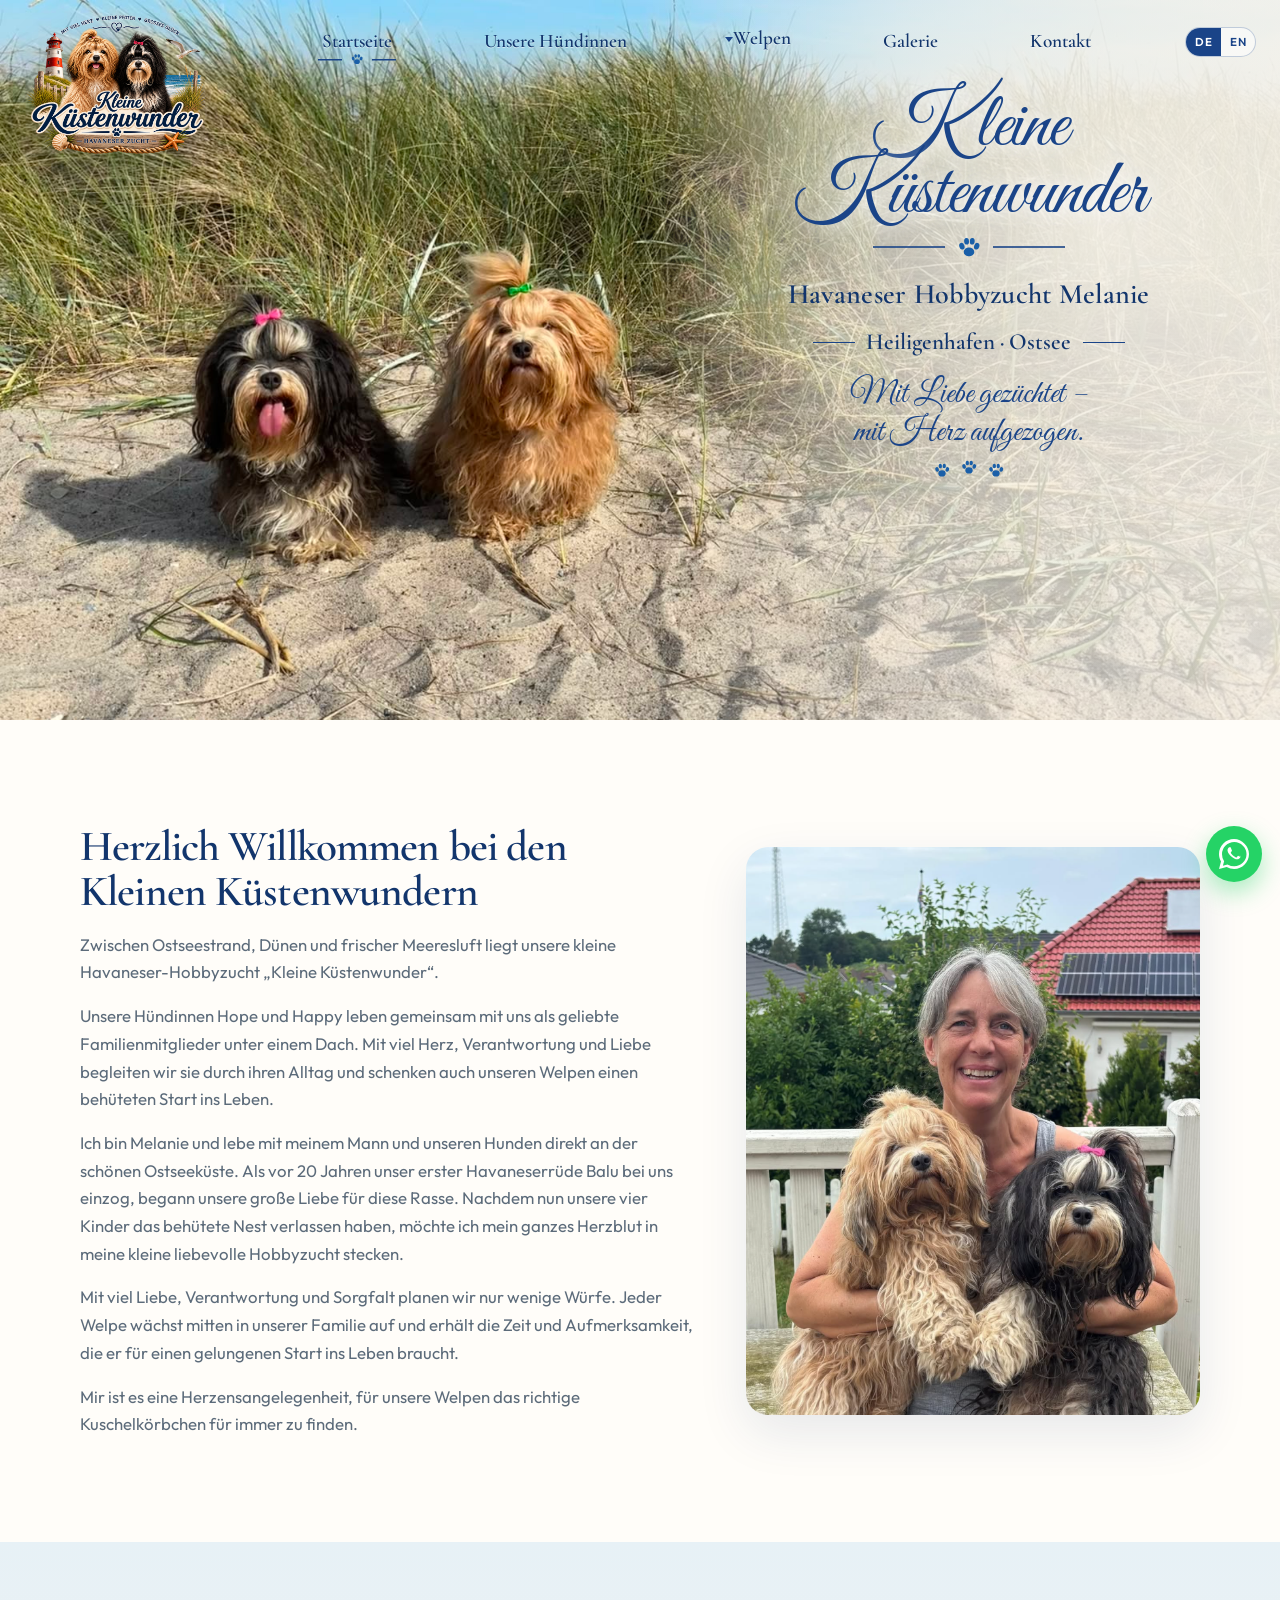
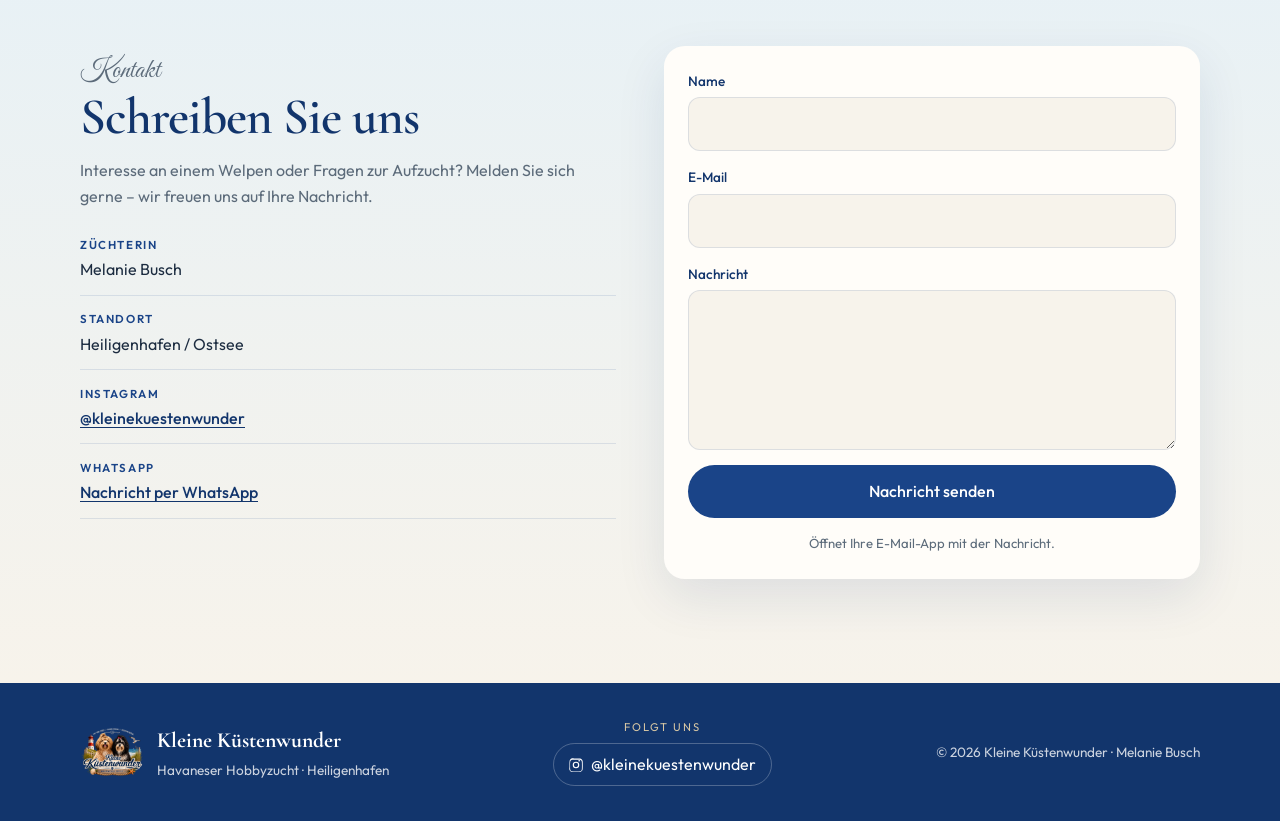
==== commit 375be410: "Use the client's beach photo and let visitors browse dog and gallery pictures. Co-authored-by: Curso" ====
--- a/index.html
+++ b/index.html
@@ -51,7 +51,7 @@
   <main>
     <section class="hero" id="start">
       <div class="hero-frame">
-        <img class="hero-photo" src="images/hero1.png" alt="Hope und Happy am Strand von Heiligenhafen" />
+        <img class="hero-photo" src="images/hero-2.jpg" alt="Hope und Happy am Strand von Heiligenhafen" />
         <div class="hero-shade" aria-hidden="true"></div>
         <div class="hero-copy">
           <h1 class="hero-title">Kleine Küstenwunder</h1>
--- a/css/styles.css
+++ b/css/styles.css
@@ -180,10 +180,14 @@
 }
 .nav-links > li > a.is-current::after,
 .has-sub.is-current > .nav-drop::after {
-  width: 16px;
-  height: 16px;
-  bottom: -6px;
-  background: url("data:image/svg+xml,%3Csvg xmlns='http://www.w3.org/2000/svg' viewBox='0 0 64 64'%3E%3Cg fill='%231a5fa8'%3E%3Cellipse cx='32' cy='44' rx='13' ry='11'/%3E%3Cellipse cx='14.5' cy='30' rx='6.4' ry='8.4' transform='rotate(-18 14.5 30)'/%3E%3Cellipse cx='26' cy='18' rx='6' ry='8' transform='rotate(-4 26 18)'/%3E%3Cellipse cx='40' cy='18' rx='6' ry='8' transform='rotate(4 40 18)'/%3E%3Cellipse cx='51' cy='30' rx='6.4' ry='8.4' transform='rotate(18 51 30)'/%3E%3C/g%3E%3C/svg%3E") center / contain no-repeat;
+  width: 78px;
+  height: 14px;
+  bottom: -8px;
+  background:
+    url("data:image/svg+xml,%3Csvg xmlns='http://www.w3.org/2000/svg' viewBox='0 0 64 64'%3E%3Cg fill='%231a5fa8'%3E%3Cellipse cx='32' cy='44' rx='13' ry='11'/%3E%3Cellipse cx='14.5' cy='30' rx='6.4' ry='8.4' transform='rotate(-18 14.5 30)'/%3E%3Cellipse cx='26' cy='18' rx='6' ry='8' transform='rotate(-4 26 18)'/%3E%3Cellipse cx='40' cy='18' rx='6' ry='8' transform='rotate(4 40 18)'/%3E%3Cellipse cx='51' cy='30' rx='6.4' ry='8.4' transform='rotate(18 51 30)'/%3E%3C/g%3E%3C/svg%3E") center / 14px 14px no-repeat,
+    linear-gradient(currentColor, currentColor) left center / 24px 1.5px no-repeat,
+    linear-gradient(currentColor, currentColor) right center / 24px 1.5px no-repeat;
+  color: var(--navy);
   transform: translateX(-50%) scale(1);
 }
 
@@ -289,8 +293,13 @@
 }
 .hero-shade {
   position: absolute;
-  inset: 0;
-  background: linear-gradient(180deg, rgba(255, 255, 255, 0.14) 0%, rgba(255, 255, 255, 0) 14%);
+  top: 0;
+  right: 0;
+  bottom: 0;
+  width: 50%;
+  background:
+    radial-gradient(ellipse at 72% 32%, rgba(247, 243, 235, 0.82) 0%, rgba(247, 243, 235, 0.45) 36%, rgba(247, 243, 235, 0) 68%),
+    linear-gradient(90deg, rgba(247, 243, 235, 0) 0%, rgba(247, 243, 235, 0.5) 42%, rgba(247, 243, 235, 0.82) 100%);
   pointer-events: none;
 }
 .hero-copy {
@@ -308,7 +317,7 @@
   font-size: clamp(3.6rem, 6.2vw, 6.4rem);
   line-height: 0.85;
   color: var(--navy);
-  text-shadow: 0 2px 16px rgba(255, 255, 255, 0.75);
+  text-shadow: 0 2px 18px rgba(255, 255, 255, 0.95), 0 0 28px rgba(255, 255, 255, 0.75);
 }
 .hero-paws {
   display: flex;
@@ -395,6 +404,11 @@
   vertical-align: -0.15em;
 }
 .girl-grid { display: grid; grid-template-columns: 1fr 1fr; gap: 1.4rem; }
+@media (max-width: 1439px) {
+  .girl-grid { grid-template-columns: 1fr; }
+  .dog-slides,
+  .girl-card img { height: min(78vh, 720px); }
+}
 .girl-card-body h3 { display: flex; align-items: center; }
 .girl-card {
   background: var(--cream);
@@ -403,6 +417,36 @@
   box-shadow: var(--shadow);
 }
 .girl-card img { width: 100%; height: 420px; object-fit: cover; }
+.dog-slides {
+  position: relative;
+  height: 420px;
+  overflow: hidden;
+}
+.dog-slides img {
+  position: absolute;
+  inset: 0;
+  height: 100%;
+  opacity: 0;
+  transition: opacity 0.8s ease;
+}
+.dog-slides img.is-on { opacity: 1; }
+.dog-nav {
+  position: absolute;
+  top: 50%;
+  z-index: 2;
+  transform: translateY(-50%);
+  width: 36px;
+  height: 36px;
+  border: 0;
+  border-radius: 50%;
+  background: rgba(255, 253, 249, 0.92);
+  color: var(--navy-deep);
+  font-size: 1.4rem;
+  line-height: 1;
+  cursor: pointer;
+}
+.dog-nav--prev { left: 0.6rem; }
+.dog-nav--next { right: 0.6rem; }
 .girl-card-body { padding: 1.3rem 1.4rem 1.5rem; }
 .girl-card-body p { color: var(--muted); margin-top: 0.4rem; }
 
@@ -506,7 +550,42 @@
 .gallery-item { grid-column: span 4; margin: 0; overflow: hidden; border-radius: 1rem; }
 .gallery-item--wide { grid-column: span 8; }
 .gallery-item--tall { grid-row: span 2; }
-.gallery-item img { width: 100%; height: 100%; object-fit: cover; transition: transform 0.6s var(--ease); }
+.gallery-item img { width: 100%; height: 100%; object-fit: cover; transition: transform 0.6s var(--ease); cursor: pointer; }
+
+.lightbox {
+  position: fixed;
+  inset: 0;
+  z-index: 2000;
+  display: none;
+  align-items: center;
+  justify-content: center;
+  padding: 1.25rem;
+  background: rgba(7, 20, 36, 0.88);
+}
+.lightbox.is-open { display: flex; }
+.lightbox img {
+  max-width: min(1100px, 100%);
+  max-height: calc(100dvh - 5rem);
+  width: auto;
+  height: auto;
+  object-fit: contain;
+  border-radius: 0.6rem;
+  box-shadow: 0 20px 50px rgba(0, 0, 0, 0.35);
+}
+.lightbox-close {
+  position: absolute;
+  top: 0.9rem;
+  right: 0.9rem;
+  width: 46px;
+  height: 46px;
+  border: 0;
+  border-radius: 50%;
+  background: #fff;
+  color: var(--navy-deep);
+  font-size: 1.7rem;
+  line-height: 1;
+  cursor: pointer;
+}
 .gallery-item:hover img { transform: scale(1.04); }
 
 /* Contact */
@@ -637,58 +716,106 @@
   .girl-grid, .breeding-grid, .welcome-grid, .contact-grid, .health-grid { grid-template-columns: 1fr; }
   .welcome-photo img { aspect-ratio: 4 / 3; }
   .puppy-row { grid-template-columns: 1fr; }
-  .puppy-row img, .girl-card img { height: 280px; }
+  .puppy-row img { height: 280px; }
   .breeding-photo img { aspect-ratio: 4 / 3; }
   .gallery-grid { grid-template-columns: 1fr 1fr; grid-auto-rows: 200px; }
   .gallery-item, .gallery-item--wide, .gallery-item--tall { grid-column: auto; grid-row: auto; }
 
-  .nav-toggle { display: flex; position: relative; z-index: 140; }
+  .nav-toggle { display: flex; position: relative; z-index: 160; }
   .site-header,
   .site-header.is-scrolled,
   body.is-inner .site-header {
     padding: 0 0.85rem;
     min-height: 4.4rem;
     justify-content: flex-end;
-    background: rgba(247, 243, 235, 0.94);
-    backdrop-filter: blur(12px);
+    background: #f7f3eb;
+    backdrop-filter: none;
+    -webkit-backdrop-filter: none;
     box-shadow: 0 1px 0 var(--line);
   }
   .nav-logo,
   .site-header.is-scrolled .nav-logo,
   body.is-inner .nav-logo { width: 68px; }
-  .nav-brand { top: 0.35rem; left: 0.7rem; z-index: 140; }
+  .nav-brand { top: 0.35rem; left: 0.7rem; z-index: 160; }
+  .nav-backdrop {
+    position: fixed;
+    inset: 0;
+    z-index: 95;
+    background: rgba(18, 53, 108, 0.4);
+    opacity: 0;
+    visibility: hidden;
+    transition: opacity 0.3s var(--ease), visibility 0.3s;
+  }
+  body.nav-open .nav-backdrop { opacity: 1; visibility: visible; }
   .nav-panel {
     position: fixed;
-    inset: 0;
-    z-index: 120;
-    background: rgba(247, 243, 235, 0.98);
+    top: 0;
+    right: 0;
+    bottom: auto;
+    left: auto;
+    z-index: 150;
+    width: min(86vw, 340px);
+    height: 100dvh;
+    background: #f7f3eb;
     flex-direction: column;
     justify-content: flex-start;
-    align-items: center;
-    gap: 1.4rem;
-    padding: 5.4rem 1.25rem 2.5rem;
+    align-items: stretch;
+    gap: 1.2rem;
+    padding: 5.4rem 1.25rem 2rem;
+    overflow-x: hidden;
     overflow-y: auto;
-    opacity: 0;
-    visibility: hidden;
-    transition: opacity 0.3s, visibility 0.3s;
-  }
-  .nav-panel.is-open { opacity: 1; visibility: visible; }
+    box-shadow: -16px 0 40px rgba(18, 53, 108, 0.16);
+    transform: translateX(105%);
+    visibility: visible;
+    opacity: 1;
+    transition: transform 0.35s var(--ease);
+  }
+  .nav-panel.is-open { transform: translateX(0); }
   .nav-links {
     flex: none;
     width: 100%;
     flex-direction: column;
-    align-items: center;
-    gap: 0.35rem;
-  }
+    align-items: stretch;
+    gap: 0;
+  }
+  .nav-links > li { width: 100%; border-bottom: 1px solid var(--line); }
   .nav-links a,
   .nav-drop {
-    font-size: 1.65rem;
+    width: 100%;
+    font-size: 1.45rem;
     text-shadow: none;
-    min-height: 48px;
-    display: inline-flex;
+    min-height: 52px;
+    display: flex;
     align-items: center;
-    justify-content: center;
-  }
+    justify-content: flex-start;
+    text-align: left;
+    padding: 0.2rem 0.15rem 0.7rem;
+  }
+  .nav-drop::before {
+    order: 1;
+    margin-left: auto;
+    margin-right: 0.2rem;
+  }
+  .nav-links > li > a::after,
+  .nav-drop::after {
+    left: 0;
+    width: 36px;
+    transform: scaleX(0);
+    transform-origin: left center;
+  }
+  .nav-links > li > a:hover::after,
+  .nav-drop:hover::after { transform: scaleX(1); }
+  .nav-links > li > a.is-current::after,
+  .has-sub.is-current > .nav-drop::after {
+    left: auto;
+    right: 0;
+    bottom: 16px;
+    width: 18px;
+    height: 18px;
+    transform: none;
+    background: url("data:image/svg+xml,%3Csvg xmlns='http://www.w3.org/2000/svg' viewBox='0 0 64 64'%3E%3Cg fill='%231a5fa8'%3E%3Cellipse cx='32' cy='44' rx='13' ry='11'/%3E%3Cellipse cx='14.5' cy='30' rx='6.4' ry='8.4' transform='rotate(-18 14.5 30)'/%3E%3Cellipse cx='26' cy='18' rx='6' ry='8' transform='rotate(-4 26 18)'/%3E%3Cellipse cx='40' cy='18' rx='6' ry='8' transform='rotate(4 40 18)'/%3E%3Cellipse cx='51' cy='30' rx='6.4' ry='8.4' transform='rotate(18 51 30)'/%3E%3C/g%3E%3C/svg%3E") center / contain no-repeat;
+  }
+  .has-sub.is-current > .nav-drop::after { right: 1.7rem; }
   .nav-sub {
     position: static;
     transform: none;
@@ -696,15 +823,18 @@
     width: 100%;
     box-shadow: none;
     background: transparent;
-    padding: 0.15rem 0 0.45rem;
+    padding: 0 0 0.55rem 0.35rem;
   }
   .has-sub.is-open > .nav-sub { display: grid; }
   .nav-sub a {
-    text-align: center;
-    font-size: 1.2rem;
+    text-align: left;
+    justify-content: flex-start;
+    font-size: 1.15rem;
     min-height: 44px;
     white-space: normal;
-  }
+    padding-bottom: 0.35rem;
+  }
+  .lang-switch { align-self: flex-start; }
   .lang-btn { min-height: 40px; padding: 0.4rem 0.85rem; font-size: 0.85rem; }
 
   .hero-shade { display: none; }
@@ -732,13 +862,14 @@
     width: 52px;
     height: 52px;
   }
+  body.nav-open .whatsapp-float { opacity: 0; pointer-events: none; }
 }
 
 @media (max-width: 560px) {
   .container { width: calc(100% - 1.5rem); }
   .gallery-grid { grid-template-columns: 1fr; grid-auto-rows: 230px; }
   .section { padding: 3.2rem 0; }
-  .girl-card img, .puppy-row img { height: 240px; }
+  .puppy-row img { height: 240px; }
   .grid-paw--2 { right: 4px; }
   .grid-paw--3 { left: 4px; }
   .hero-place::before,
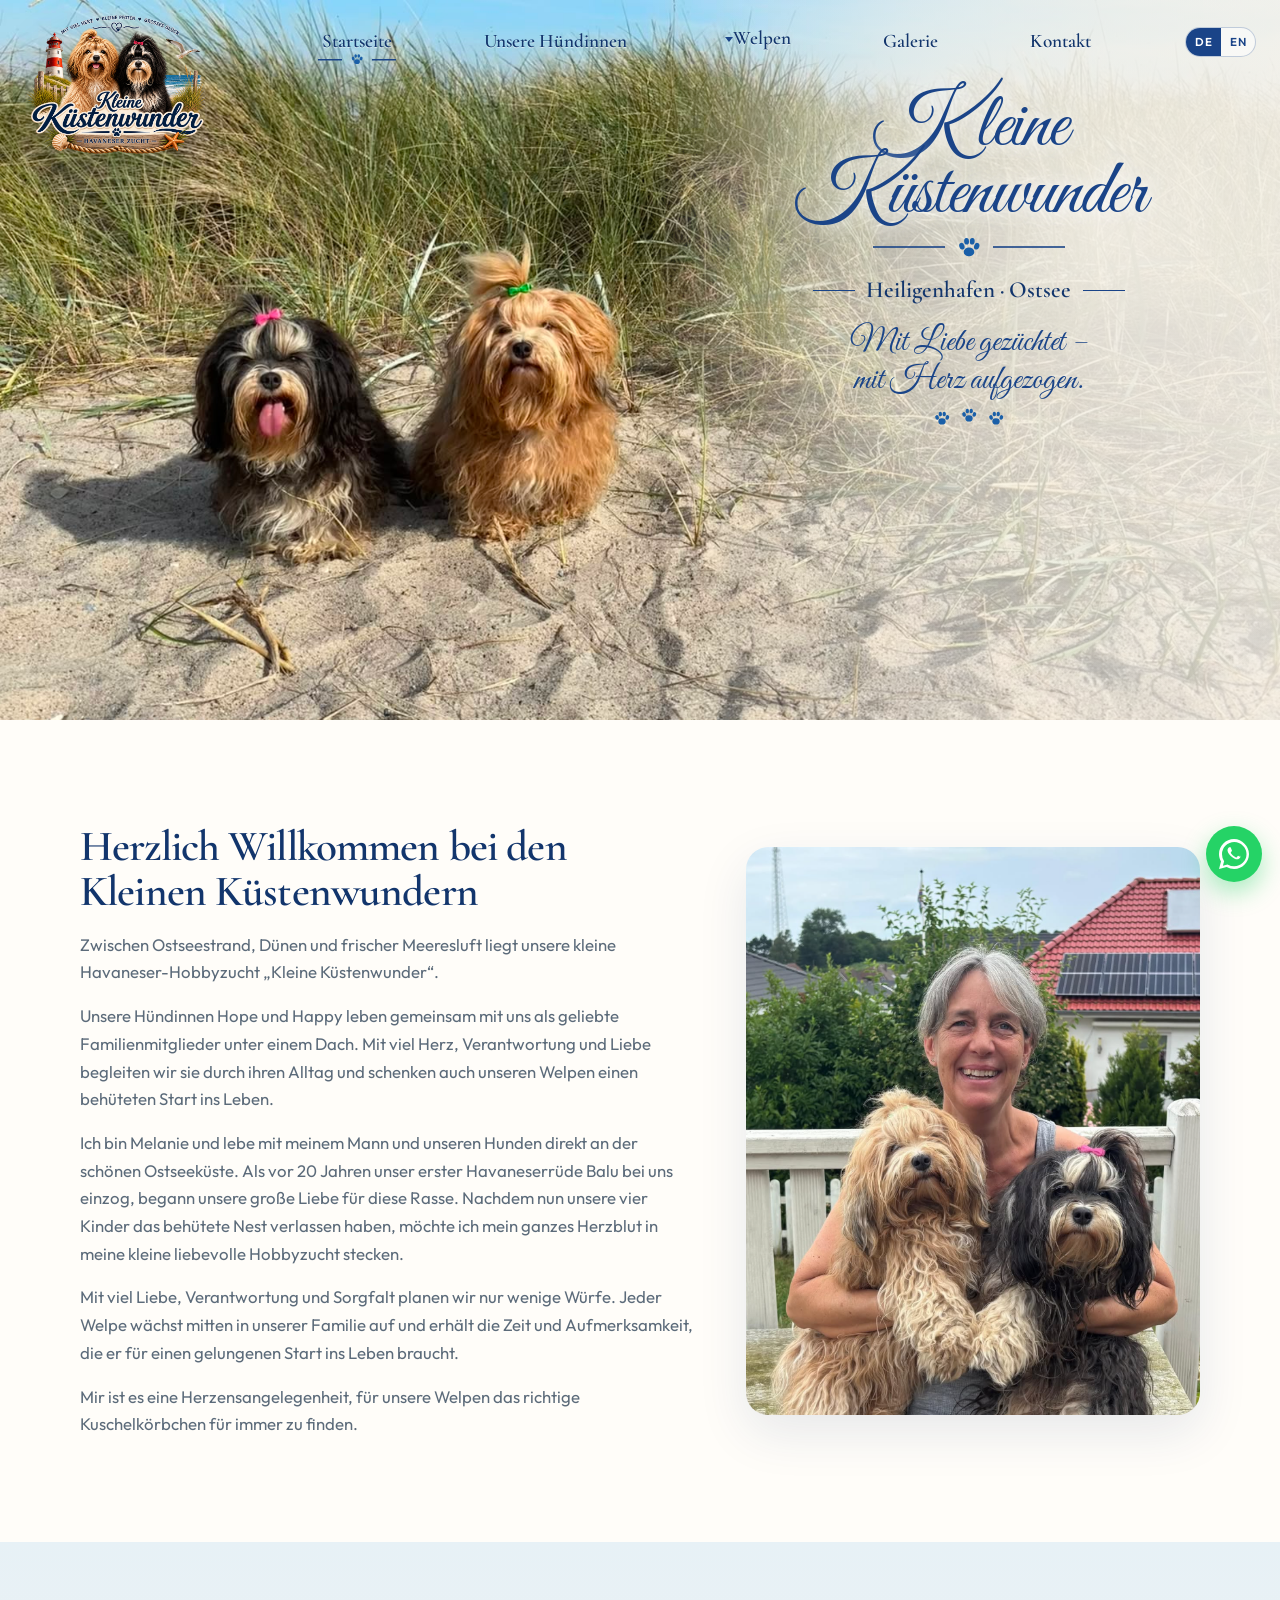
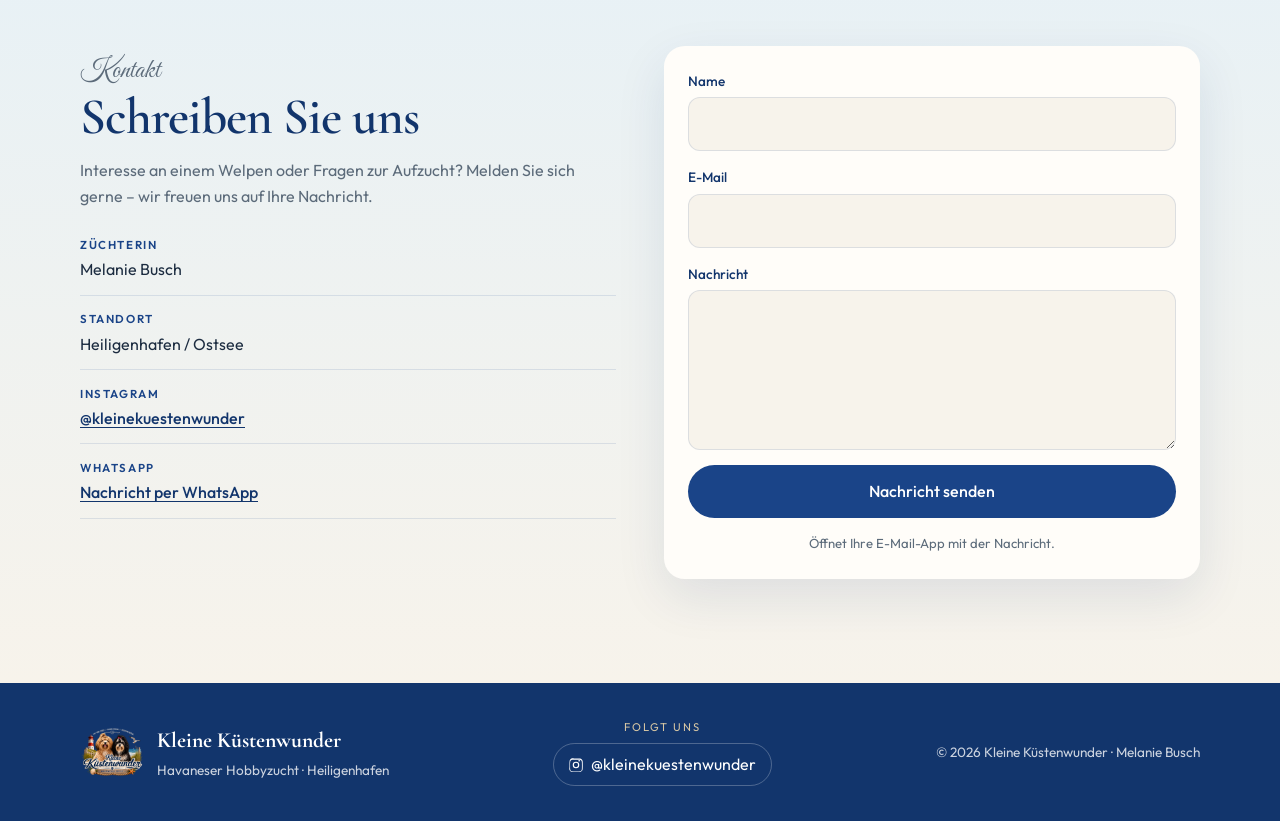
==== commit 173555c1: "Show Hope and Happy with their own photos and simplify the hero text. Co-authored-by: Cursor <cursor" ====
--- a/index.html
+++ b/index.html
@@ -60,7 +60,6 @@
             <svg viewBox="0 0 64 64"><g fill="currentColor"><ellipse cx="32" cy="44" rx="13" ry="11"/><ellipse cx="14.5" cy="30" rx="6.4" ry="8.4" transform="rotate(-18 14.5 30)"/><ellipse cx="26" cy="18" rx="6" ry="8" transform="rotate(-4 26 18)"/><ellipse cx="40" cy="18" rx="6" ry="8" transform="rotate(4 40 18)"/><ellipse cx="51" cy="30" rx="6.4" ry="8.4" transform="rotate(18 51 30)"/></g></svg>
             <span></span>
           </p>
-          <p class="hero-sub" data-i18n="hero.sub">Havaneser Hobbyzucht Melanie</p>
           <p class="hero-place"><span data-i18n="hero.place">Heiligenhafen · Ostsee</span></p>
           <p class="hero-script">
             <span data-i18n="hero.line1">Mit Liebe gezüchtet –</span><br />
--- a/css/styles.css
+++ b/css/styles.css
@@ -419,13 +419,16 @@
 .girl-card img { width: 100%; height: 420px; object-fit: cover; }
 .dog-slides {
   position: relative;
-  height: 420px;
+  height: 640px;
   overflow: hidden;
 }
 .dog-slides img {
   position: absolute;
   inset: 0;
+  width: 100%;
   height: 100%;
+  object-fit: cover;
+  object-position: center 30%;
   opacity: 0;
   transition: opacity 0.8s ease;
 }
